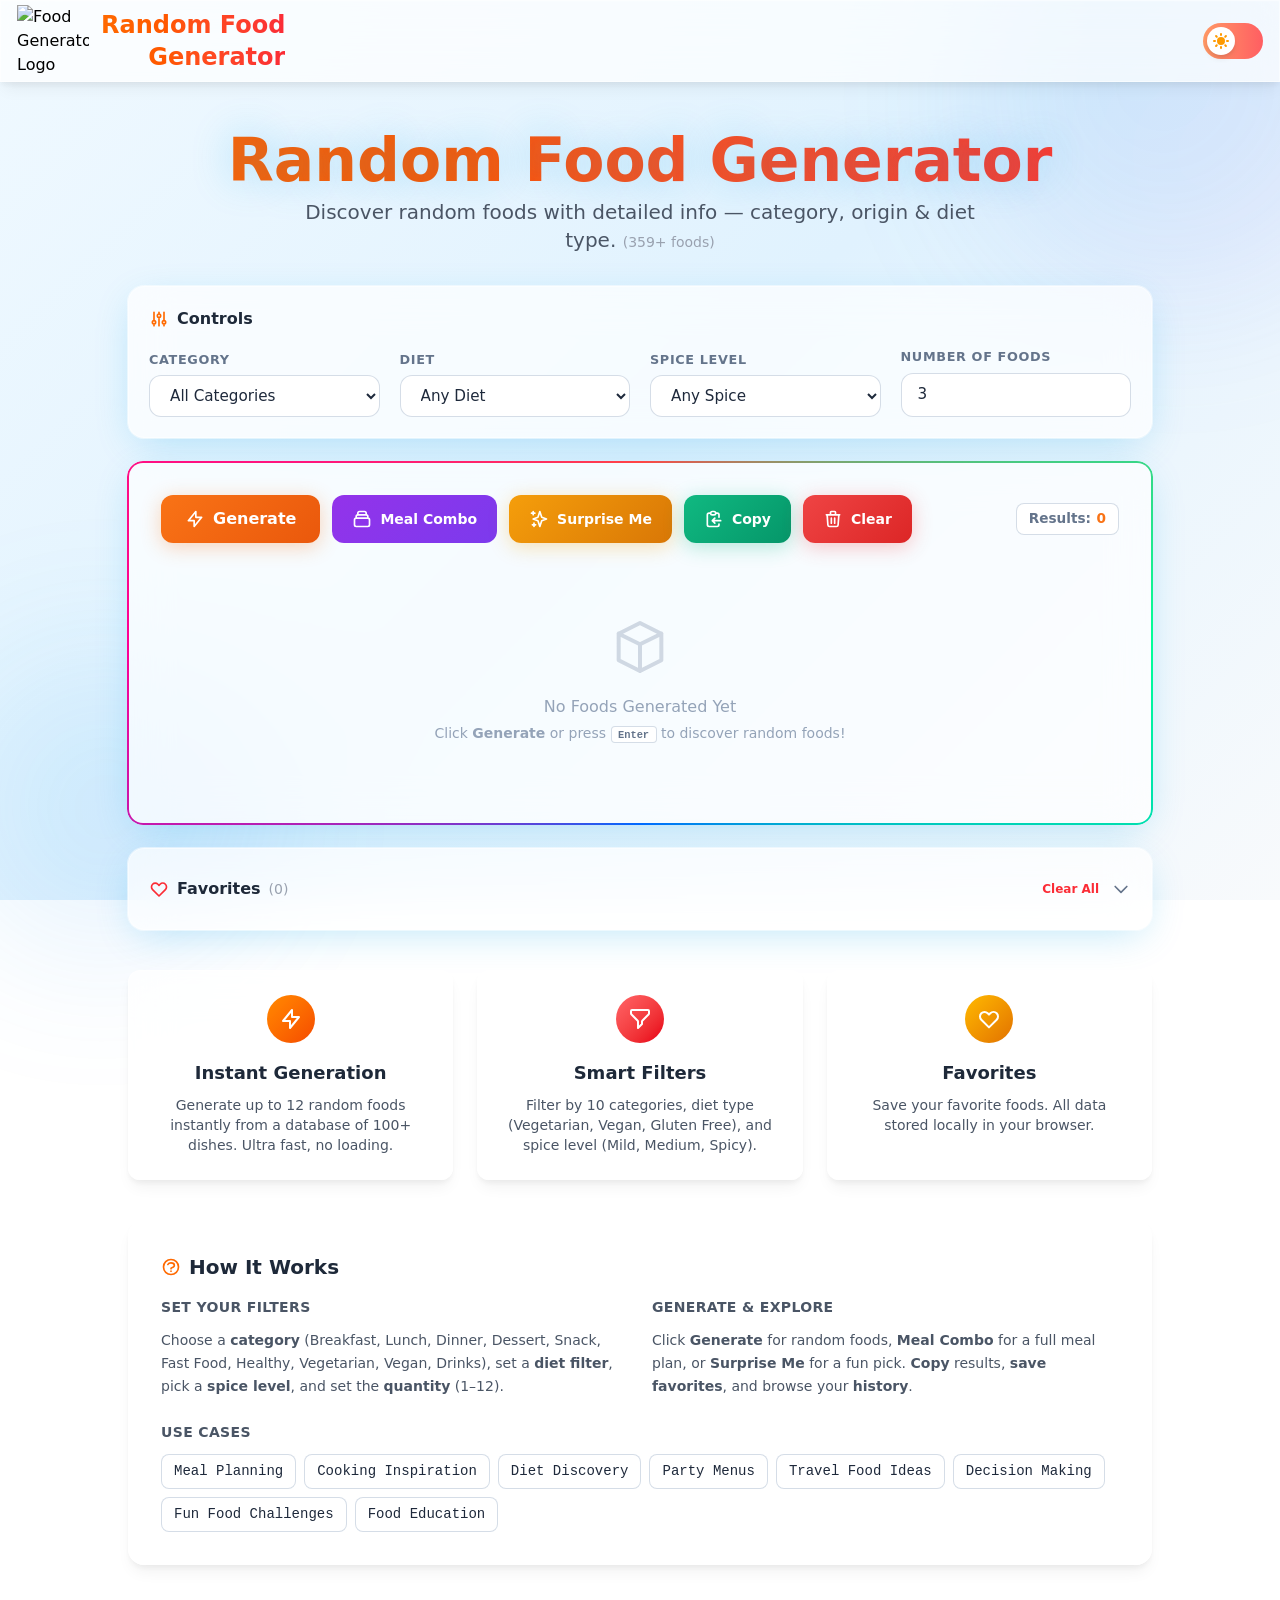
==== index.html @ bf747193 "Update and rename random-food-generator.html to index.html" ====
<!DOCTYPE html>
<html lang="en">

<head>
    <meta charset="UTF-8">
    <meta name="viewport" content="width=device-width, initial-scale=1.0">
    <meta name="description"
        content="Generate random foods instantly with detailed info including category, origin country, and diet type. 100+ foods across 10 categories.">
    <meta name="keywords"
        content="random food generator, random meal generator, random food picker, meal planner, food idea generator, random recipe, what to eat generator, food randomizer">
    <meta name="author" content="Random Food Generator">
    <meta name="robots" content="index, follow, max-snippet, max-image-preview">

    <!-- Open Graph -->
    <meta property="og:title" content="Random Food Generator — Discover Random Foods & Meals Instantly">
    <meta property="og:description"
        content="Generate random foods with category, diet & spice filters. 100+ foods with origin country and description!">
    <meta property="og:type" content="website">
    <meta property="og:locale" content="en_US">

    <!-- Twitter Card -->
    <meta name="twitter:card" content="summary_large_image">
    <meta name="twitter:title" content="Random Food Generator — Discover Random Foods & Meals Instantly">
    <meta name="twitter:description"
        content="Generate random foods with category, diet & spice filters. 100+ foods with origin country and description!">

    <title>Random Food Generator — Discover Random Foods & Meals Instantly</title>

    <!-- Schema Markup -->
    <script type="application/ld+json">
    {
      "@context": "https://schema.org",
      "@type": "WebApplication",
      "name": "Random Food Generator",
      "description": "Generate random foods instantly with detailed info including category, origin country, and diet type. 100+ foods across 10 categories.",
      "operatingSystem": "All",
      "applicationCategory": "UtilityApplication",
      "offers": {
        "@type": "Offer",
        "price": "0",
        "priceCurrency": "USD"
      }
    }
    </script>

    <!-- FAVICON -->
    <link rel="icon" type="image/png" href="./assets/icon/favicon-96x96.png" sizes="96x96" />
    <link rel="icon" type="image/svg+xml" href="./assets/icon/favicon.svg" sizes="any" />
    <link rel="shortcut icon" href="./assets/icon/favicon.ico" sizes="any" />
    <link rel="apple-touch-icon" sizes="180x180" href="./assets/icon/apple-touch-icon.png" />
    <link rel="manifest" href="./assets/icon/site.webmanifest" />

    <!-- Fonts -->
    <link rel="preload" href="./assets/fonts/inter-latin-wght-normal.woff2" as="font" type="font/woff2" crossorigin>

    <!-- CSS -->
    <link rel="stylesheet" href="./assets/custom.css" />
    <link rel="stylesheet" href="output.css" />

    <style>
        /* ====================================
       Random Food Generator Styles
       ==================================== */

        @keyframes fadeIn {
            from {
                opacity: 0;
                transform: translateY(8px);
            }

            to {
                opacity: 1;
                transform: translateY(0);
            }
        }

        .animate-fade-in {
            animation: fadeIn 0.4s ease-out;
        }

        @keyframes cardPop {
            0% {
                opacity: 0;
                transform: scale(0.8) translateY(20px);
            }

            100% {
                opacity: 1;
                transform: scale(1) translateY(0);
            }
        }

        .card-pop {
            animation: cardPop 0.4s cubic-bezier(0.34, 1.56, 0.64, 1) forwards;
            opacity: 0;
        }

        @keyframes shuffleSpin {
            0% {
                transform: rotateY(0deg) scale(1);
            }

            50% {
                transform: rotateY(180deg) scale(1.1);
            }

            100% {
                transform: rotateY(360deg) scale(1);
            }
        }

        .shuffle-spin {
            animation: shuffleSpin 0.6s ease-in-out;
        }

        @keyframes shimmer {
            0% {
                background-position: -200% 0;
            }

            100% {
                background-position: 200% 0;
            }
        }

        /* Layout */
        .rfg-layout {
            display: flex;
            flex-direction: column;
            gap: 1.5rem;
            max-width: 1024px;
            margin: 0 auto;
        }

        /* Controls Panel */
        .controls-grid {
            display: grid;
            grid-template-columns: repeat(auto-fit, minmax(180px, 1fr));
            gap: 1.25rem;
            align-items: end;
        }

        .control-group {
            display: flex;
            flex-direction: column;
            gap: 0.4rem;
        }

        .control-label {
            font-size: 0.8rem;
            font-weight: 700;
            text-transform: uppercase;
            letter-spacing: 0.05em;
            color: #64748b;
        }

        .dark .control-label {
            color: #94a3b8;
        }

        .control-input {
            padding: 0.6rem 1rem;
            border-radius: 0.75rem;
            font-size: 0.95rem;
            font-weight: 500;
            color: var(--text-primary);
            background: var(--input-bg);
            border: 1.5px solid var(--input-border);
            transition: all 0.2s;
            outline: none;
            width: 100%;
        }

        .control-input option {
            color: #000;
        }

        .control-input:focus {
            border-color: #f97316;
            box-shadow: 0 0 0 3px rgba(249, 115, 22, 0.15);
        }

        .dark .control-input:focus {
            border-color: #fb923c;
            box-shadow: 0 0 0 3px rgba(251, 146, 60, 0.15);
        }

        /* Action Buttons */
        .action-row {
            display: flex;
            flex-wrap: wrap;
            gap: 0.75rem;
            margin-bottom: 1.5rem;
        }

        /* Food Cards Grid */
        .food-grid {
            display: grid;
            grid-template-columns: repeat(auto-fill, minmax(260px, 1fr));
            gap: 1rem;
        }

        .food-card {
            position: relative;
            overflow: hidden;
            border-radius: 1rem;
            background: oklch(96.7% 0.003 264.542);
            backdrop-filter: blur(20px);
            -webkit-backdrop-filter: blur(20px);
            border: 1px solid var(--glass-border);
            padding: 1.25rem;
            transition: transform 0.3s ease, box-shadow 0.3s ease;
        }

        .food-card:hover {
            transform: translateY(-4px);
            box-shadow: 0 12px 40px rgba(0, 0, 0, 0.12);
        }

        .dark .food-card {
            background: oklch(37.3% 0.034 259.733);
        }

        .dark .food-card:hover {
            box-shadow: 0 12px 40px rgba(0, 0, 0, 0.3);
        }

        .food-card-inner {
            display: flex;
            flex-direction: column;
            align-items: center;
            gap: 0.5rem;
            text-align: center;
        }

        .food-img-wrap {
            width: 100%;
            aspect-ratio: 1;
            border-radius: 0.75rem;
            overflow: hidden;
            background: linear-gradient(135deg, rgba(249, 115, 22, 0.08), rgba(234, 88, 12, 0.08));
            display: flex;
            align-items: center;
            justify-content: center;
            position: relative;
        }

        .food-img-wrap img {
            width: 100%;
            height: 100%;
            object-fit: contain;
            display: block;
            transition: transform 0.3s ease, opacity 0.4s ease;
        }

        .food-card:hover .food-img-wrap img {
            transform: scale(1.05);
        }

        .food-img-wrap .img-placeholder {
            width: 3rem;
            height: 3rem;
            color: #94a3b8;
            opacity: 0.4;
        }

        @keyframes imgShimmer {
            0% {
                background-position: -200% 0;
            }

            100% {
                background-position: 200% 0;
            }
        }

        .food-img-wrap.loading {
            background: linear-gradient(90deg, rgba(249, 115, 22, 0.05) 25%, rgba(249, 115, 22, 0.12) 50%, rgba(249, 115, 22, 0.05) 75%);
            background-size: 200% 100%;
            animation: imgShimmer 1.5s ease-in-out infinite;
        }

        .food-name {
            font-size: 1.1rem;
            font-weight: 700;
            color: var(--text-primary);
            padding: 2px 6px;
            border-radius: 0.375rem;
        }

        .category-badge {
            display: inline-flex;
            padding: 0.15rem 0.6rem;
            border-radius: 1rem;
            font-size: 0.65rem;
            font-weight: 700;
            text-transform: uppercase;
            letter-spacing: 0.04em;
        }

        .food-details {
            display: flex;
            flex-direction: column;
            gap: 0.35rem;
            width: 100%;
            margin-top: 0.5rem;
            padding-top: 0.5rem;
            border-top: 1px dashed var(--input-border);
        }

        .detail-row {
            display: flex;
            align-items: center;
            gap: 0.4rem;
            font-size: 0.78rem;
            color: #64748b;
            text-align: left;
        }

        .dark .detail-row {
            color: #94a3b8;
        }

        .detail-icon {
            font-size: 0.9rem;
            flex-shrink: 0;
        }

        .detail-text {
            font-weight: 500;
            font-size: 0.8rem;
        }

        .food-description {
            font-size: 0.75rem;
            color: #64748b;
            line-height: 1.4;
            font-style: italic;
            margin-top: 0.25rem;
        }

        .dark .food-description {
            color: #94a3b8;
        }

        /* Favorite button on card */
        .fav-btn {
            position: absolute;
            top: 0.75rem;
            right: 0.75rem;
            background: none;
            border: none;
            font-size: 1.3rem;
            cursor: pointer;
            transition: transform 0.2s ease;
            z-index: 2;
            line-height: 1;
            filter: grayscale(0.8);
        }

        .fav-btn:hover {
            transform: scale(1.3);
        }

        .fav-btn.active {
            filter: grayscale(0);
            animation: heartPop 0.4s ease-out;
        }

        @keyframes heartPop {
            0% {
                transform: scale(1);
            }

            50% {
                transform: scale(1.4);
            }

            100% {
                transform: scale(1);
            }
        }

        /* Empty State */
        .empty-state {
            display: flex;
            flex-direction: column;
            align-items: center;
            justify-content: center;
            padding: 3rem 1.5rem;
            text-align: center;
            color: #94a3b8;
            grid-column: 1 / -1;
        }

        .empty-state svg {
            width: 4rem;
            height: 4rem;
            margin-bottom: 1rem;
            opacity: 0.4;
        }

        /* Result Count */
        .result-stat {
            display: inline-flex;
            align-items: center;
            gap: 0.35rem;
            font-size: 0.85rem;
            font-weight: 600;
            color: #64748b;
            padding: 0.3rem 0.75rem;
            border-radius: 0.5rem;
            background: var(--input-bg);
            border: 1px solid var(--input-border);
        }

        .dark .result-stat {
            color: #94a3b8;
        }

        .result-stat .count {
            color: #f97316;
            font-weight: 700;
        }

        /* Collapsible Panel */
        .panel-header {
            display: flex;
            align-items: center;
            justify-content: space-between;
            cursor: pointer;
            user-select: none;
            padding: 0.5rem 0;
        }

        .panel-header h2 {
            display: flex;
            align-items: center;
            gap: 0.5rem;
        }

        .panel-toggle {
            transition: transform 0.3s ease;
            color: #64748b;
        }

        .dark .panel-toggle {
            color: #94a3b8;
        }

        .panel-toggle.open {
            transform: rotate(180deg);
        }

        .panel-content {
            max-height: 0;
            overflow: hidden;
            transition: max-height 0.4s ease;
        }

        .panel-content.open {
            max-height: 2000px;
        }


        /* Favorites Grid */
        .fav-grid {
            display: grid;
            grid-template-columns: repeat(auto-fill, minmax(200px, 1fr));
            gap: 0.75rem;
        }

        .fav-card {
            display: flex;
            align-items: center;
            gap: 0.75rem;
            padding: 0.75rem;
            border-radius: 0.75rem;
            background: var(--input-bg);
            border: 1px solid var(--input-border);
            transition: all 0.2s;
        }

        .fav-card:hover {
            box-shadow: 0 4px 12px rgba(0, 0, 0, 0.08);
        }

        .dark .fav-card:hover {
            box-shadow: 0 4px 12px rgba(0, 0, 0, 0.3);
        }

        .fav-card .fav-emoji {
            font-size: 1.5rem;
        }

        .fav-card .fav-info {
            flex: 1;
        }

        .fav-card .fav-name {
            font-weight: 600;
            font-size: 0.85rem;
            color: var(--text-primary);
        }

        .fav-card .fav-cat {
            font-size: 0.7rem;
            color: #64748b;
        }

        .dark .fav-card .fav-cat {
            color: #94a3b8;
        }

        .fav-remove {
            background: none;
            border: none;
            color: #ef4444;
            cursor: pointer;
            font-size: 1rem;
            transition: transform 0.2s;
            padding: 0.25rem;
        }

        .fav-remove:hover {
            transform: scale(1.2);
        }

        /* Loading Spinner */
        .loading-spinner {
            display: none;
            width: 2rem;
            height: 2rem;
            border: 3px solid var(--input-border);
            border-top: 3px solid #f97316;
            border-radius: 50%;
            animation: spin 0.6s linear infinite;
            margin: 0 auto;
        }

        @keyframes spin {
            to {
                transform: rotate(360deg);
            }
        }

        /* Hidden helper */
        .hidden {
            display: none !important;
        }

        /* Keyboard hint */
        .kbd {
            display: inline-flex;
            align-items: center;
            justify-content: center;
            padding: 0.15rem 0.4rem;
            border-radius: 0.25rem;
            font-size: 0.65rem;
            font-weight: 600;
            font-family: monospace;
            background: var(--input-bg);
            border: 1px solid var(--input-border);
            color: #64748b;
            line-height: 1;
        }

        .dark .kbd {
            color: #94a3b8;
        }

        /* Btn orange accent */
        .btn-orange {
            background: linear-gradient(135deg, #f97316 0%, #ea580c 100%);
        }

        .btn-orange:hover {
            background: linear-gradient(135deg, #fb923c 0%, #f97316 100%);
        }

        .glow-orange {
            box-shadow: 0 4px 20px rgba(249, 115, 22, 0.3);
            transition: all 0.2s ease;
        }

        .glow-orange:hover {
            box-shadow: 0 6px 30px rgba(249, 115, 22, 0.5);
            transform: translateY(-2px);
        }

        .dark .glow-orange {
            box-shadow: 0 4px 25px rgba(251, 146, 60, 0.25);
        }

        .dark .glow-orange:hover {
            box-shadow: 0 6px 35px rgba(251, 146, 60, 0.4);
        }

        .btn-amber {
            background: linear-gradient(135deg, #f59e0b 0%, #d97706 100%);
        }

        .btn-amber:hover {
            background: linear-gradient(135deg, #fbbf24 0%, #f59e0b 100%);
        }

        .glow-amber {
            box-shadow: 0 4px 20px rgba(245, 158, 11, 0.3);
            transition: all 0.2s ease;
        }

        .glow-amber:hover {
            box-shadow: 0 6px 30px rgba(245, 158, 11, 0.5);
            transform: translateY(-2px);
        }

        .dark .glow-amber {
            box-shadow: 0 4px 25px rgba(251, 191, 36, 0.25);
        }

        .dark .glow-amber:hover {
            box-shadow: 0 6px 35px rgba(251, 191, 36, 0.4);
        }

        /* Meal combo highlight */
        .combo-label {
            position: absolute;
            top: 0;
            left: 0;
            padding: 0.2rem 0.6rem;
            font-size: 0.6rem;
            font-weight: 700;
            text-transform: uppercase;
            letter-spacing: 0.06em;
            border-radius: 0 0 0.75rem 0;
            color: #fff;
        }

        /* Responsive */
        @media (max-width: 640px) {
            .controls-grid {
                grid-template-columns: 1fr 1fr;
            }

            .food-grid {
                grid-template-columns: repeat(auto-fill, minmax(180px, 1fr));
            }

            .action-row {
                gap: 0.5rem;
            }

            .fav-grid {
                grid-template-columns: 1fr;
            }
        }
    </style>
</head>

<body class="min-h-screen transition-colors duration-300 bg-gradient-light dark:bg-gradient-dark">

    <!-- Header -->
    <header
        class="relative z-50 glass-card backdrop-blur-sm border-b border-gray-200 dark:border-gray-800 transition-colors duration-300">
        <nav class="mx-auto px-2 sm:px-4 h-20 flex items-center justify-between relative">
            <!-- Logo -->
            <div class="flex-shrink-0 z-10">
                <a href="https://random-object-generator.toolifysite.com/" class="flex items-center sm:space-x-3">
                    <img src="/assets/icon/favicon.svg" alt="Food Generator Logo" class="w-14 sm:w-18 h-14 sm:h-18">
                    <div
                        class="bg-clip-text text-lg md:text-xl lg:text-2xl font-bold text-transparent bg-gradient-to-r from-orange-500 to-red-500 dark:from-orange-400 dark:to-red-400 hover:from-orange-400 hover:to-red-400 transition-all duration-300">
                        <div class="flex">
                            <span>Random Food</span>
                        </div>
                        <div class="text-right">
                            <span>Generator</span>
                        </div>
                    </div>
                </a>
            </div>

            <!-- Navigation -->
            <div
                class="hidden md:flex items-center gap-6 absolute left-1/2 transform -translate-x-1/5 text-base lg:text-lg font-medium text-gray-700 dark:text-gray-300">
                <a href="https://toolifysite.com/"
                    class="hover:text-orange-600 dark:hover:text-orange-400 link-animated transition-colors duration-200">Home</a>
                <a href="#main-tools"
                    class="hover:text-orange-600 dark:hover:text-orange-400 link-animated transition-colors duration-200">Tools
                    List</a>
                <a href="https://toolifysite.com/contact"
                    class="hover:text-orange-600 dark:hover:text-orange-400 link-animated transition-colors duration-200">Contact</a>
            </div>

            <!-- Theme Toggle & Mobile Nav -->
            <div class="flex items-center gap-2.5 sm:gap-5 z-10 ml-2">
                <button id="theme-toggle" type="button"
                    class="relative w-13 sm:w-15 h-8 sm:h-9 rounded-full cursor-pointer theme-toggle-bg transition-colors duration-300"
                    aria-label="Toggle dark mode" role="switch" aria-checked="false">
                    <span class="sr-only">Toggle theme</span>
                    <div
                        class="theme-toggle-thumb absolute top-1 left-1 w-6 sm:w-7 h-6 sm:h-7 rounded-full bg-white shadow-md flex items-center justify-center transition-transform duration-300 sm:dark:translate-x-6 dark:translate-x-5">
                        <svg class="w-4 sm:w-5 h-4 sm:h-5 text-amber-500 dark:hidden" fill="currentColor"
                            viewBox="0 0 20 20" aria-hidden="true">
                            <path fill-rule="evenodd"
                                d="M10 2a1 1 0 011 1v1a1 1 0 11-2 0V3a1 1 0 011-1zm4 8a4 4 0 11-8 0 4 4 0 018 0zm-.464 4.95l.707.707a1 1 0 001.414-1.414l-.707-.707a1 1 0 00-1.414 1.414zm2.12-10.607a1 1 0 010 1.414l-.706.707a1 1 0 11-1.414-1.414l.707-.707a1 1 0 011.414 0zM17 11a1 1 0 100-2h-1a1 1 0 100 2h1zm-7 4a1 1 0 011 1v1a1 1 0 11-2 0v-1a1 1 0 011-1zM5.05 6.464A1 1 0 106.465 5.05l-.708-.707a1 1 0 00-1.414 1.414l.707.707zm1.414 8.486l-.707.707a1 1 0 01-1.414-1.414l.707-.707a1 1 0 011.414 1.414zM4 11a1 1 0 100-2H3a1 1 0 000 2h1z"
                                clip-rule="evenodd" />
                        </svg>
                        <svg class="w-4 sm:w-5 h-4 sm:h-5 text-indigo-500 hidden dark:block" fill="currentColor"
                            viewBox="0 0 20 20" aria-hidden="true">
                            <path d="M17.293 13.293A8 8 0 016.707 2.707a8.001 8.001 0 1010.586 10.586z" />
                        </svg>
                    </div>
                </button>

                <button id="mobile-nav-btn" type="button"
                    class="md:hidden p-0.5 rounded-lg text-gray-700 dark:text-gray-200 hover:bg-gray-100 dark:hover:bg-gray-800 border-2 border-gray-700 dark:border-gray-200 transition-colors"
                    aria-label="Open mobile nav" aria-expanded="false">
                    <svg class="w-7 h-7" fill="none" stroke="currentColor" viewBox="0 0 24 24" aria-hidden="true">
                        <path id="nav-open-icon" stroke-linecap="round" stroke-linejoin="round" stroke-width="2"
                            d="M4 6h16M4 12h16M4 18h16" />
                        <path id="nav-close-icon" class="hidden" stroke-linecap="round" stroke-linejoin="round"
                            stroke-width="2" d="M6 18L18 6M6 6l12 12" />
                    </svg>
                </button>
            </div>
        </nav>

        <!-- Mobile Nav -->
        <div id="mobile-nav"
            class="hidden md:hidden absolute top-20 left-0 w-full bg-white/95 dark:bg-slate-900/95 backdrop-blur-md border-b border-gray-200 dark:border-gray-800 shadow-lg transition-all duration-300 z-40">
            <div class="mx-auto px-4 py-4 flex flex-col gap-4 text-lg font-medium text-gray-700 dark:text-gray-300">
                <a href="https://toolifysite.com/"
                    class="active:text-orange-600 dark:active:text-orange-400 py-2 border-b border-gray-100 dark:border-gray-800">Home</a>
                <a href="#main-tools"
                    class="active:text-orange-600 dark:active:text-orange-400 py-2 border-b border-gray-100 dark:border-gray-800">Main
                    Tools List</a>
                <a href="https://toolifysite.com/contact"
                    class="active:text-orange-600 dark:active:text-orange-400 py-2 border-b border-gray-100 dark:border-gray-800">Contact</a>
                <a href="https://toolifysite.com/privacy-policy"
                    class="active:text-orange-600 dark:active:text-orange-400 py-2">Privacy Policy</a>
            </div>
        </div>
    </header>

    <!-- Main Content -->
    <main id="main-content" class="mx-auto px-4 py-8 md:py-12">

        <!-- Hero Section -->
        <div class="text-center mb-8">
            <h1
                class="text-4xl sm:text-5xl lg:text-6xl font-bold mb-2 glow-text bg-clip-text text-transparent bg-gradient-to-r from-orange-500 to-red-500 dark:from-orange-400 dark:to-red-400 hover:from-orange-400 hover:to-red-400 transition-all duration-300">
                Random Food Generator
            </h1>
            <p class="text-lg md:text-xl text-gray-600 dark:text-gray-300 max-w-2xl mx-auto">
                Discover random foods with detailed info — category, origin & diet type.
                <span class="text-sm text-gray-400">(<span id="total-foods">100</span>+ foods)</span>
            </p>
        </div>

        <div class="rfg-layout">

            <!-- ===== Controls Panel ===== -->
            <section class="glass-card rounded-2xl p-5 glow-card" aria-label="Generator Controls">
                <h2 class="text-base font-bold text-gray-800 dark:text-white mb-4 flex items-center gap-2">
                    <svg class="w-5 h-5 text-orange-500" fill="none" stroke="currentColor" viewBox="0 0 24 24">
                        <path stroke-linecap="round" stroke-linejoin="round" stroke-width="2"
                            d="M12 6V4m0 2a2 2 0 100 4m0-4a2 2 0 110 4m-6 8a2 2 0 100-4m0 4a2 2 0 110-4m0 4v2m0-6V4m6 6v10m6-2a2 2 0 100-4m0 4a2 2 0 110-4m0 4v2m0-6V4" />
                    </svg>
                    Controls
                </h2>

                <div class="controls-grid">
                    <!-- Category -->
                    <div class="control-group">
                        <label for="category-select" class="control-label">Category</label>
                        <select id="category-select" class="control-input" aria-label="Food category filter">
                            <option value="All">All Categories</option>
                            <option value="Breakfast">🍳 Breakfast</option>
                            <option value="Lunch">🥗 Lunch</option>
                            <option value="Dinner">🍽️ Dinner</option>
                            <option value="Dessert">🍰 Dessert</option>
                            <option value="Snack">🍿 Snack</option>
                            <option value="Fast Food">🍔 Fast Food</option>
                            <option value="Healthy Food">🥦 Healthy Food</option>
                            <option value="Vegetarian">🥕 Vegetarian</option>
                            <option value="Vegan">🌱 Vegan</option>
                            <option value="Drinks">🥤 Drinks</option>
                        </select>
                    </div>

                    <!-- Diet Filter -->
                    <div class="control-group">
                        <label for="diet-select" class="control-label">Diet</label>
                        <select id="diet-select" class="control-input" aria-label="Diet type filter">
                            <option value="Any">Any Diet</option>
                            <option value="Vegetarian">🥕 Vegetarian</option>
                            <option value="Vegan">🌱 Vegan</option>
                            <option value="Gluten Free">🚫 Gluten Free</option>
                        </select>
                    </div>

                    <!-- Spice Level -->
                    <div class="control-group">
                        <label for="spice-select" class="control-label">Spice Level</label>
                        <select id="spice-select" class="control-input" aria-label="Spice level filter">
                            <option value="Any">Any Spice</option>
                            <option value="Mild">😊 Mild</option>
                            <option value="Medium">🌶️ Medium</option>
                            <option value="Spicy">🔥 Spicy</option>
                        </select>
                    </div>

                    <!-- Quantity -->
                    <div class="control-group">
                        <label for="qty-input" class="control-label">Number of Foods</label>
                        <input id="qty-input" type="number" min="1" max="12" value="3" class="control-input"
                            aria-label="Number of foods to generate">
                    </div>
                </div>
            </section>

            <!-- ===== Output Panel ===== -->
            <section class="glass-card rounded-2xl p-6 md:p-8 glow-card border-card" aria-label="Generated Foods">

                <!-- Action Buttons -->
                <div class="action-row">
                    <button id="generate-btn" type="button"
                        class="btn-orange glow-orange flex items-center gap-2 px-6 py-3 rounded-xl text-white font-semibold cursor-pointer transition-all duration-200 transform active:scale-[0.98] text-base"
                        aria-label="Generate random foods">
                        <svg class="w-5 h-5" fill="none" stroke="currentColor" viewBox="0 0 24 24">
                            <path stroke-linecap="round" stroke-linejoin="round" stroke-width="2"
                                d="M13 10V3L4 14h7v7l9-11h-7z" />
                        </svg>
                        Generate <span class="kbd hidden sm:inline-flex">Enter</span>
                    </button>
                    <button id="combo-btn" type="button"
                        class="btn-purple glow-yellow flex items-center gap-2 px-5 py-3 rounded-xl text-white font-semibold cursor-pointer transition-all duration-200 transform active:scale-[0.98] text-sm"
                        aria-label="Generate meal combo">
                        <svg class="w-5 h-5" fill="none" stroke="currentColor" viewBox="0 0 24 24">
                            <path stroke-linecap="round" stroke-linejoin="round" stroke-width="2"
                                d="M19 11H5m14 0a2 2 0 012 2v6a2 2 0 01-2 2H5a2 2 0 01-2-2v-6a2 2 0 012-2m14 0V9a2 2 0 00-2-2M5 11V9a2 2 0 012-2m0 0V5a2 2 0 012-2h6a2 2 0 012 2v2M7 7h10" />
                        </svg>
                        Meal Combo
                    </button>
                    <button id="surprise-btn" type="button"
                        class="btn-amber glow-amber flex items-center gap-2 px-5 py-3 rounded-xl text-white font-semibold cursor-pointer transition-all duration-200 transform active:scale-[0.98] text-sm"
                        aria-label="Surprise me with a random food">
                        <svg class="w-5 h-5" fill="none" stroke="currentColor" viewBox="0 0 24 24">
                            <path stroke-linecap="round" stroke-linejoin="round" stroke-width="2"
                                d="M5 3v4M3 5h4M6 17v4m-2-2h4m5-16l2.286 6.857L21 12l-5.714 2.143L13 21l-2.286-6.857L5 12l5.714-2.143L13 3z" />
                        </svg>
                        Surprise Me <span class="kbd hidden sm:inline-flex">Space</span>
                    </button>
                    <button id="copy-btn" type="button"
                        class="btn-green glow-green flex items-center gap-2 px-5 py-3 rounded-xl text-white font-semibold cursor-pointer transition-all duration-200 transform active:scale-[0.98] text-sm"
                        aria-label="Copy result to clipboard">
                        <svg class="w-5 h-5" fill="none" stroke="currentColor" viewBox="0 0 24 24">
                            <path stroke-linecap="round" stroke-linejoin="round" stroke-width="2"
                                d="M8 5H6a2 2 0 00-2 2v12a2 2 0 002 2h10a2 2 0 002-2v-1M8 5a2 2 0 002 2h2a2 2 0 002-2M8 5a2 2 0 012-2h2a2 2 0 012 2m0 0h2a2 2 0 012 2v3m2 4H10m0 0l3-3m-3 3l3 3" />
                        </svg>
                        Copy
                    </button>
                    <button id="clear-btn" type="button"
                        class="btn-red glow-red flex items-center gap-2 px-5 py-3 rounded-xl text-white font-semibold cursor-pointer transition-all duration-200 transform active:scale-[0.98] text-sm"
                        aria-label="Clear results">
                        <svg class="w-5 h-5" fill="none" stroke="currentColor" viewBox="0 0 24 24">
                            <path stroke-linecap="round" stroke-linejoin="round" stroke-width="2"
                                d="M19 7l-.867 12.142A2 2 0 0116.138 21H7.862a2 2 0 01-1.995-1.858L5 7m5 4v6m4-6v6m1-10V4a1 1 0 00-1-1h-4a1 1 0 00-1 1v3M4 7h16" />
                        </svg>
                        Clear
                    </button>
                    <div class="ml-auto flex items-center">
                        <span class="result-stat">Results: <span id="result-count" class="count">0</span></span>
                    </div>
                </div>

                <!-- Loading Spinner -->
                <div id="loading-spinner" class="loading-spinner"></div>

                <!-- Result Grid -->
                <div id="result-grid" class="food-grid"></div>

                <!-- Empty State -->
                <div id="empty-state" class="empty-state">
                    <svg fill="none" stroke="currentColor" viewBox="0 0 24 24">
                        <path stroke-linecap="round" stroke-linejoin="round" stroke-width="1.5"
                            d="M20 7l-8-4-8 4m16 0l-8 4m8-4v10l-8 4m0-10L4 7m8 4v10M4 7v10l8 4" />
                    </svg>
                    <p class="text-base font-medium mb-1">No Foods Generated Yet</p>
                    <p class="text-sm">Click <strong>Generate</strong> or press <kbd class="kbd">Enter</kbd> to
                        discover random foods!</p>
                </div>
            </section>



            <!-- ===== Favorites Panel ===== -->
            <section class="glass-card rounded-2xl p-5 glow-card" aria-label="Favorite Foods">
                <div class="panel-header" id="favorites-toggle">
                    <h2 class="text-base font-bold text-gray-800 dark:text-white flex items-center gap-2">
                        <svg class="w-5 h-5 text-red-500" fill="none" stroke="currentColor" viewBox="0 0 24 24">
                            <path stroke-linecap="round" stroke-linejoin="round" stroke-width="2"
                                d="M4.318 6.318a4.5 4.5 0 000 6.364L12 20.364l7.682-7.682a4.5 4.5 0 00-6.364-6.364L12 7.636l-1.318-1.318a4.5 4.5 0 00-6.364 0z" />
                        </svg>
                        Favorites <span id="favorites-count" class="text-sm font-normal text-gray-400">(0)</span>
                    </h2>
                    <div class="flex items-center gap-3">
                        <button id="clear-favorites-btn" type="button"
                            class="text-xs text-red-500 hover:text-red-600 font-semibold transition-colors"
                            aria-label="Clear favorites">Clear All</button>
                        <svg class="panel-toggle w-5 h-5" fill="none" stroke="currentColor" viewBox="0 0 24 24">
                            <path stroke-linecap="round" stroke-linejoin="round" stroke-width="2" d="M19 9l-7 7-7-7" />
                        </svg>
                    </div>
                </div>
                <div class="panel-content" id="favorites-content">
                    <div id="favorites-grid" class="fav-grid mt-2"></div>
                    <div id="favorites-empty" class="text-center py-4 text-sm text-gray-400">No favorites yet. Click ❤️
                        on a food card to save it!</div>
                </div>
            </section>


            <!-- ===== Key Features Section ===== -->
            <section class="grid md:grid-cols-3 gap-6 mt-4">
                <div class="glass-card rounded-xl p-6 text-center hover-lift">
                    <div
                        class="w-12 h-12 mx-auto mb-4 rounded-full bg-gradient-to-br from-orange-400 to-orange-600 flex items-center justify-center">
                        <svg class="w-6 h-6 text-white" fill="none" stroke="currentColor" viewBox="0 0 24 24">
                            <path stroke-linecap="round" stroke-linejoin="round" stroke-width="2"
                                d="M13 10V3L4 14h7v7l9-11h-7z" />
                        </svg>
                    </div>
                    <h2 class="text-lg font-semibold text-gray-800 dark:text-white mb-2">Instant Generation</h2>
                    <p class="text-sm text-gray-600 dark:text-gray-400">Generate up to 12 random foods instantly from
                        a database of 100+ dishes. Ultra fast, no loading.</p>
                </div>
                <div class="glass-card rounded-xl p-6 text-center hover-lift">
                    <div
                        class="w-12 h-12 mx-auto mb-4 rounded-full bg-gradient-to-br from-red-400 to-red-600 flex items-center justify-center">
                        <svg class="w-6 h-6 text-white" fill="none" stroke="currentColor" viewBox="0 0 24 24">
                            <path stroke-linecap="round" stroke-linejoin="round" stroke-width="2"
                                d="M3 4a1 1 0 011-1h16a1 1 0 011 1v2.586a1 1 0 01-.293.707l-6.414 6.414a1 1 0 00-.293.707V17l-4 4v-6.586a1 1 0 00-.293-.707L3.293 7.293A1 1 0 013 6.586V4z" />
                        </svg>
                    </div>
                    <h2 class="text-lg font-semibold text-gray-800 dark:text-white mb-2">Smart Filters</h2>
                    <p class="text-sm text-gray-600 dark:text-gray-400">Filter by 10 categories, diet type
                        (Vegetarian, Vegan, Gluten Free), and spice level (Mild, Medium, Spicy).</p>
                </div>
                <div class="glass-card rounded-xl p-6 text-center hover-lift">
                    <div
                        class="w-12 h-12 mx-auto mb-4 rounded-full bg-gradient-to-br from-amber-400 to-amber-600 flex items-center justify-center">
                        <svg class="w-6 h-6 text-white" fill="none" stroke="currentColor" viewBox="0 0 24 24">
                            <path stroke-linecap="round" stroke-linejoin="round" stroke-width="2"
                                d="M4.318 6.318a4.5 4.5 0 000 6.364L12 20.364l7.682-7.682a4.5 4.5 0 00-6.364-6.364L12 7.636l-1.318-1.318a4.5 4.5 0 00-6.364 0z" />
                        </svg>
                    </div>
                    <h2 class="text-lg font-semibold text-gray-800 dark:text-white mb-2">Favorites</h2>
                    <p class="text-sm text-gray-600 dark:text-gray-400">Save your favorite foods. All data stored locally in your browser.</p>
                </div>
            </section>

            <!-- ===== How It Works ===== -->
            <section class="mt-4">
                <div class="glass-card rounded-2xl p-6 md:p-8">
                    <h2 class="text-xl font-bold text-gray-800 dark:text-white mb-4 flex items-center gap-2">
                        <svg class="w-5 h-5 text-orange-500" fill="none" stroke="currentColor" viewBox="0 0 24 24">
                            <path stroke-linecap="round" stroke-linejoin="round" stroke-width="2"
                                d="M8.228 9c.549-1.165 2.03-2 3.772-2 2.21 0 4 1.343 4 3 0 1.4-1.278 2.575-3.006 2.907-.542.104-.994.54-.994 1.093m0 3h.01M21 12a9 9 0 11-18 0 9 9 0 0118 0z" />
                        </svg>
                        How It Works
                    </h2>
                    <div class="grid md:grid-cols-2 gap-6">
                        <div>
                            <h3
                                class="text-sm font-semibold text-gray-600 dark:text-gray-300 mb-3 uppercase tracking-wide">
                                Set Your Filters</h3>
                            <p class="text-sm text-gray-600 dark:text-gray-400 leading-relaxed">
                                Choose a <strong>category</strong> (Breakfast, Lunch, Dinner, Dessert, Snack, Fast
                                Food, Healthy, Vegetarian, Vegan, Drinks), set a <strong>diet filter</strong>, pick a
                                <strong>spice level</strong>, and set the <strong>quantity</strong> (1–12).
                            </p>
                        </div>
                        <div>
                            <h3
                                class="text-sm font-semibold text-gray-600 dark:text-gray-300 mb-3 uppercase tracking-wide">
                                Generate & Explore</h3>
                            <p class="text-sm text-gray-600 dark:text-gray-400 leading-relaxed">
                                Click <strong>Generate</strong> for random foods, <strong>Meal Combo</strong> for a
                                full meal plan, or <strong>Surprise Me</strong> for a fun pick. <strong>Copy</strong>
                                results, <strong>save favorites</strong>, and browse your <strong>history</strong>.
                            </p>
                        </div>
                    </div>
                    <div class="mt-6">
                        <h3 class="text-sm font-semibold text-gray-600 dark:text-gray-300 mb-3 uppercase tracking-wide">
                            Use Cases
                        </h3>
                        <div class="flex flex-wrap gap-2">
                            <span class="char-badge">Meal Planning</span>
                            <span class="char-badge">Cooking Inspiration</span>
                            <span class="char-badge">Diet Discovery</span>
                            <span class="char-badge">Party Menus</span>
                            <span class="char-badge">Travel Food Ideas</span>
                            <span class="char-badge">Decision Making</span>
                            <span class="char-badge">Fun Food Challenges</span>
                            <span class="char-badge">Food Education</span>
                        </div>
                    </div>
                </div>
            </section>

        </div>
    </main>

    <!-- Toast Notification -->
    <div id="toast" class="toast" role="alert" aria-live="polite">
        <svg class="w-5 h-5 text-emerald-500" fill="none" stroke="currentColor" viewBox="0 0 24 24">
            <path stroke-linecap="round" stroke-linejoin="round" stroke-width="2" d="M5 13l4 4L19 7" />
        </svg>
        <span id="toast-message">Copied to clipboard!</span>
    </div>

    <!-- Custom Cursor Elements -->
    <div class="custom--cursor cursor--outer"></div>
    <div class="custom--cursor cursor--inner"></div>

    <!-- Shared Scripts -->
    <script src="./assets/js/cursor.js" defer></script>
    <script src="./assets/js/theme.js" defer></script>
    <script src="./assets/js/year.js" defer></script>

    <!-- Random Food Generator Script -->
    <script src="./assets/js/random-food-generator.js" defer></script>

</body>


</html>
---- assets/custom.css ----
/* CSS Variables for theming */
html {
    scroll-behavior: smooth;
}

:root {
    /* Light Theme Colors */
    --bg-gradient-start: #f0f9ff;
    --bg-gradient-end: #e0f2fe;
    --toggle-bg: linear-gradient(to right, #FF9966 0%, #FF5E62 100%);
    --glass-bg: rgba(255, 255, 255, 0.7);
    --glass-border: rgba(255, 255, 255, 0.5);
    --input-bg: rgba(255, 255, 255, 0.9);
    --input-border: rgba(203, 213, 225, 0.8);
    --glow-color: rgba(14, 165, 233, 0.3);
    --glow-color-strong: rgba(14, 165, 233, 0.5);
    --text-primary: #1e293b;

    /* Custom Cursor */
    --cursor-color: #ff0000;
    --outer-size: 28px;
    --inner-size: 5px;

    /* Animation Timing */
    --transition-fast: 150ms;
    --transition-normal: 300ms;
    --transition-slow: 500ms;
}

.dark {
    /* Dark Theme Colors */
    --bg-gradient-start: #0f172a;
    --bg-gradient-end: #1e1b4b;
    --cursor-color: #E45323;
    --toggle-bg: linear-gradient(to right, #8E2DE2 0%, #4A00E0 100%);
    --glass-bg: rgba(15, 23, 42, 0.85);
    --glass-border: rgba(255, 255, 255, 0.15);
    --input-bg: rgba(0, 0, 0, 0.25);
    --input-border: rgba(255, 255, 255, 0.1);
    --glow-color: rgba(56, 189, 248, 0.2);
    --glow-color-strong: rgba(56, 189, 248, 0.4);
    --text-primary: #f8fafc;
}

/* ====================================
   Background Gradients
   ==================================== */

.bg-gradient-light {
    background: linear-gradient(135deg, var(--bg-gradient-start) 0%, var(--bg-gradient-end) 50%, #f8fafc 100%);
    background-attachment: fixed;
}

.dark\:bg-gradient-dark {
    &:where(.dark, .dark *) {
        background: linear-gradient(135deg, var(--bg-gradient-start) 0%, var(--bg-gradient-end) 50%, #1e293b 100%);
        background-attachment: fixed;
    }
}

/* ====================================
   Sidebar Container
   ==================================== */

.sidebar-container {
    @media (width >=64rem) {
        display: grid;
        grid-template-columns: 1fr 176px;
        gap: 1rem;
    }
}

/* ====================================
   Custom Cursor CSS
   ==================================== */

/* Cursor Elements - Shared Styles */
.custom--cursor {
    position: fixed;
    z-index: 99999;
    border-radius: 50%;
    pointer-events: none;
    opacity: 0;
}

.custom--cursor.visible {
    opacity: 1;
}

/* Outer Ring */
.cursor--outer {
    width: var(--outer-size);
    height: var(--outer-size);
    background-color: transparent;
    border: 2px solid var(--cursor-color);
    box-shadow: 0 0 15px -1px var(--cursor-color);
    animation: outerColor 2s ease-in-out infinite alternate;
}

/* Inner Dot */
.cursor--inner {
    width: var(--inner-size);
    height: var(--inner-size);
    background-color: var(--cursor-color);
    transform: scale(1);
    animation: innerColor 1.5s ease-in-out infinite alternate;
}

/* Animations */
@keyframes outerColor {
    from {
        transform: scale(1);
        filter: hue-rotate(0deg);
    }

    to {
        transform: scale(1.2);
        filter: hue-rotate(360deg);
    }
}

@keyframes innerColor {
    from {
        filter: hue-rotate(0deg);
    }

    to {
        filter: hue-rotate(360deg);
    }
}

@keyframes expand {
    0% {
        transform: scale(1);
        filter: hue-rotate(0deg);
    }

    50% {
        transform: scale(2);
        filter: hue-rotate(360deg);
    }

    100% {
        transform: scale(1);
        opacity: 0;
        filter: hue-rotate(0deg);
    }
}

.cursor--outer.clicking {
    animation: expand 0.6s ease-out forwards;
}

/* ====================================
   Animated Links
   ==================================== */

.link-animated {
    position: relative;
    transition: color 0.3s ease-in-out;
}

.link-animated::after {
    content: '';
    position: absolute;
    bottom: -4px;
    left: 0;
    height: 2px;
    width: 0;
    background-color: currentcolor;
    transition: width 0.3s ease-in-out;
}

@media (hover: hover) and (pointer: fine) {

    .link-animated:hover::after,
    .link-animated:focus::after {
        width: 100%;
    }
}

/* Animated background orbs */
body::before,
body::after {
    content: '';
    position: fixed;
    border-radius: 50%;
    filter: blur(80px);
    opacity: 0.5;
    z-index: -1;
    pointer-events: none;
    animation: float 20s ease-in-out infinite;
}

body::before {
    width: 400px;
    height: 400px;
    background: linear-gradient(135deg, rgba(14, 165, 233, 0.3), rgba(168, 85, 247, 0.2));
    top: -100px;
    right: -100px;
}

body::after {
    width: 300px;
    height: 300px;
    background: linear-gradient(135deg, rgba(34, 211, 238, 0.2), rgba(59, 130, 246, 0.3));
    bottom: -50px;
    left: -50px;
    animation-delay: -10s;
}

.dark\: body::before {
    &:where(.dark, .dark *) {
        background: linear-gradient(135deg, rgba(56, 189, 248, 0.15), rgba(139, 92, 246, 0.1));
    }
}

.dark\: body::after {
    &:where(.dark, .dark *) {
        background: linear-gradient(135deg, rgba(34, 211, 238, 0.1), rgba(59, 130, 246, 0.15));
    }
}

@keyframes float {

    0%,
    100% {
        transform: translate(0, 0) scale(1);
    }

    25% {
        transform: translate(30px, -30px) scale(1.05);
    }

    50% {
        transform: translate(-20px, 20px) scale(0.95);
    }

    75% {
        transform: translate(-30px, -20px) scale(1.02);
    }
}

/* ====================================
   Glass Morphism Cards
   ==================================== */

.glass-card {
    background: var(--glass-bg);
    backdrop-filter: blur(20px);
    -webkit-backdrop-filter: blur(20px);
    border: 1px solid var(--glass-border);
    box-shadow:
        0 4px 6px -1px rgba(0, 0, 0, 0.05),
        0 10px 15px -3px rgba(0, 0, 0, 0.05),
        inset 0 1px 0 rgba(255, 255, 255, 0.1);
    transition: transform var(--transition-normal) ease,
        box-shadow var(--transition-normal) ease;
}

.dark .glass-card {
    box-shadow:
        0 4px 6px -1px rgba(0, 0, 0, 0.2),
        0 10px 15px -3px rgba(0, 0, 0, 0.3),
        inset 0 1px 0 rgba(255, 255, 255, 0.05);
}

/* ====================================
   Glow Effects
   ==================================== */

.glow-text {
    text-shadow: 0 0 40px var(--glow-color);
}

.dark .glow-text {
    text-shadow: 0 0 60px var(--glow-color-strong);
}

.glow-box {
    box-shadow: 0 0 20px var(--glow-color);
}

.dark .glow-box {
    box-shadow: 0 0 30px var(--glow-color-strong);
}

.glow-card {
    box-shadow:
        0 0 0 1px var(--glass-border),
        0 10px 40px -10px var(--glow-color);
}

.dark .glow-card {
    box-shadow:
        0 0 0 1px var(--glass-border),
        0 10px 60px -10px var(--glow-color-strong);
}

.glow-red {
    box-shadow: 0 4px 20px rgba(239, 68, 68, 0.3);
    transition: all var(--transition-normal) ease;
}

.glow-red:hover {
    box-shadow: 0 6px 30px rgba(239, 68, 68, 0.5);
    transform: translateY(-2px);
}

.dark .glow-red {
    box-shadow: 0 4px 25px rgba(248, 113, 113, 0.25);
}

.dark .glow-red:hover {
    box-shadow: 0 6px 35px rgba(248, 113, 113, 0.4);
}

.glow-green {
    box-shadow: 0 4px 20px rgba(16, 185, 129, 0.3);
    transition: all var(--transition-normal) ease;
}

.glow-green:hover {
    box-shadow: 0 6px 30px rgba(16, 185, 129, 0.5);
    transform: translateY(-2px);
}

.dark .glow-green {
    box-shadow: 0 4px 25px rgba(52, 211, 153, 0.25);
}

.dark .glow-green:hover {
    box-shadow: 0 6px 35px rgba(52, 211, 153, 0.4);
}

.glow-blue {
    box-shadow: 0 4px 20px rgba(14, 165, 233, 0.3);
    transition: all var(--transition-normal) ease;
}

.glow-blue:hover {
    box-shadow: 0 6px 30px rgba(14, 165, 233, 0.5);
    transform: translateY(-2px);
}

.dark .glow-blue {
    box-shadow: 0 4px 25px rgba(56, 189, 248, 0.25);
}

.dark .glow-blue:hover {
    box-shadow: 0 6px 35px rgba(56, 189, 248, 0.4);
}

/* ====================================
   Input & Output Fields
   ==================================== */

.input-field {
    background: var(--input-bg);
    border: 2px solid var(--input-border);
    transition: border-color var(--transition-fast) ease,
        box-shadow var(--transition-fast) ease;
}

.input-field:focus {
    border-color: #0ea5e9;
    box-shadow: 0 0 0 3px rgba(14, 165, 233, 0.15);
}

.dark .input-field:focus {
    border-color: #38bdf8;
    box-shadow: 0 0 0 3px rgba(56, 189, 248, 0.15);
}

.input-field::placeholder {
    color: #94a3b8;
}

.output-field {
    background: linear-gradient(135deg,
            rgba(14, 165, 233, 0.05) 0%,
            rgba(168, 85, 247, 0.05) 100%);
    border: 2px solid rgba(14, 165, 233, 0.2);
    font-family: 'Inter', system-ui, sans-serif;
}

.dark .output-field {
    background: linear-gradient(135deg,
            rgba(56, 189, 248, 0.08) 0%,
            rgba(139, 92, 246, 0.08) 100%);
    border: 2px solid rgba(56, 189, 248, 0.2);
}

/* ====================================
   Buttons
   ==================================== */

.btn-red {
    background: linear-gradient(135deg, #ef4444 0%, #dc2626 100%);
}

.btn-red:hover {
    background: linear-gradient(135deg, #f87171 0%, #ef4444 100%);
}

.btn-green {
    background: linear-gradient(135deg, #10b981 0%, #059669 100%);
}

.btn-green:hover {
    background: linear-gradient(135deg, #34d399 0%, #10b981 100%);
}

.btn-blue {
    background: linear-gradient(135deg, #0ea5e9 0%, #0284c7 100%);
}

.btn-blue:hover {
    background: linear-gradient(135deg, #38bdf8 0%, #0ea5e9 100%);
}

.btn-purple {
    background: linear-gradient(135deg, #9333ea 0%, #7c3aed 100%);
}

.btn-purple:hover {
    background: linear-gradient(135deg, #b352ff 0%, #9333ea 100%);
}

/* ====================================
   Character Badges
   ==================================== */

.char-badge {
    display: inline-flex;
    align-items: center;
    padding: 0.375rem 0.75rem;
    background: var(--input-bg);
    border: 1px solid var(--input-border);
    border-radius: 0.5rem;
    font-size: 0.875rem;
    font-family: 'Courier New', monospace;
    color: var(--text-primary);
    transition: all var(--transition-fast) ease;
}

.char-badge:hover {
    background: rgba(14, 165, 233, 0.1);
    border-color: rgba(14, 165, 233, 0.3);
    transform: translateY(-1px);
}

.dark .char-badge:hover {
    background: rgba(56, 189, 248, 0.1);
    border-color: rgba(56, 189, 248, 0.3);
}

/* ====================================
   Toast Notification
   ==================================== */

.toast {
    position: fixed;
    bottom: 2rem;
    left: 50%;
    transform: translateX(-50%) translateY(100px);
    display: flex;
    align-items: center;
    gap: 0.5rem;
    padding: 0.875rem 1.25rem;
    background: var(--glass-bg);
    backdrop-filter: blur(20px);
    -webkit-backdrop-filter: blur(20px);
    border: 1px solid var(--glass-border);
    border-radius: 0.75rem;
    box-shadow: 0 10px 40px rgba(0, 0, 0, 0.15);
    font-size: 0.875rem;
    font-weight: 500;
    color: var(--text-primary);
    opacity: 0;
    visibility: hidden;
    transition: all var(--transition-normal) cubic-bezier(0.16, 1, 0.3, 1);
    z-index: 1000;
}

.toast.show {
    transform: translateX(-50%) translateY(0);
    opacity: 1;
    visibility: visible;
}

.dark .toast {
    box-shadow: 0 10px 40px rgba(0, 0, 0, 0.4);
}

/* ====================================
   Hover Effects
   ==================================== */

.hover-lift {
    transition: transform var(--transition-normal) ease,
        box-shadow var(--transition-normal) ease;
}

.hover-lift:hover {
    transform: translateY(-4px);
    box-shadow:
        0 0 0 1px var(--glass-border),
        0 20px 40px -15px var(--glow-color);
}

.dark .hover-lift:hover {
    box-shadow:
        0 0 0 1px var(--glass-border),
        0 20px 50px -15px var(--glow-color-strong);
}

/* ====================================
   Animations
   ==================================== */

@keyframes bounce-slow {

    0%,
    100% {
        transform: translateY(0);
    }

    50% {
        transform: translateY(-4px);
    }
}

.animate-bounce-slow {
    animation: bounce-slow 2s ease-in-out infinite;
}

/* Copy button success animation */
@keyframes success-pulse {
    0% {
        box-shadow: 0 0 0 0 rgba(16, 185, 129, 0.4);
    }

    70% {
        box-shadow: 0 0 0 15px rgba(16, 185, 129, 0);
    }

    100% {
        box-shadow: 0 0 0 0 rgba(16, 185, 129, 0);
    }
}

.copy-success {
    animation: success-pulse 0.6s ease-out;
    background: linear-gradient(135deg, #10b981 0%, #059669 100%) !important;
}

/* ====================================
   Accessibility
   ==================================== */

/* Focus visible styles */
:focus-visible {
    outline: 2px solid #0ea5e9;
    outline-offset: 2px;
}

.dark :focus-visible {
    outline-color: #38bdf8;
}

/* Screen reader only */
.sr-only {
    position: absolute;
    width: 1px;
    height: 1px;
    padding: 0;
    margin: -1px;
    overflow: hidden;
    clip: rect(0, 0, 0, 0);
    white-space: nowrap;
    border: 0;
}

.sr-only:focus {
    position: static;
    width: auto;
    height: auto;
    padding: inherit;
    margin: inherit;
    overflow: visible;
    clip: auto;
    white-space: normal;
}

/* Reduced motion */
@media (prefers-reduced-motion: reduce) {

    *,
    *::before,
    *::after {
        animation-duration: 0.01ms !important;
        animation-iteration-count: 1 !important;
        transition-duration: 0.01ms !important;
    }
}

/* ====================================
   Responsive Adjustments
   ==================================== */

@media (max-width: 640px) {

    body::before,
    body::after {
        display: none;
        /* Hide decorative orbs on mobile for performance */
    }

    .glass-card {
        backdrop-filter: blur(10px);
        -webkit-backdrop-filter: blur(10px);
    }

    .glow-text {
        text-shadow: none;
    }

    .char-badge {
        padding: 0.25rem 0.5rem;
        font-size: 0.75rem;
    }
}

/* ====================================
   Print Styles
   ==================================== */

@media print {

    body::before,
    body::after {
        display: none;
    }

    .glass-card {
        background: white;
        box-shadow: none;
        border: 1px solid #e5e7eb;
    }

    #theme-toggle,
    .toast {
        display: none;
    }
}

.theme-toggle-bg {
    background-image: var(--toggle-bg);
    transition: background 0.3s ease;
}

/* ====================================
   Selection Styles
   ==================================== */

::selection {
    background: rgba(14, 165, 233, 0.3);
    color: inherit;
}

.dark ::selection {
    background: rgba(56, 189, 248, 0.3);
}

/* ====================================
   Scrollbar Styles
   ==================================== */

::-webkit-scrollbar {
    width: 8px;
    height: 8px;
}

::-webkit-scrollbar-track {
    background: transparent;
}

::-webkit-scrollbar-thumb {
    background: rgba(148, 163, 184, 0.4);
    border-radius: 4px;
}

::-webkit-scrollbar-thumb:hover {
    background: rgba(148, 163, 184, 0.6);
}

.dark ::-webkit-scrollbar-thumb {
    background: rgba(100, 116, 139, 0.4);
}

.dark ::-webkit-scrollbar-thumb:hover {
    background: rgba(100, 116, 139, 0.6);
}

/* ====================================
   Border Card Animation
   ==================================== */

@property --angle {
    syntax: "<angle>";
    initial-value: 0deg;
    inherits: false;
}

.border-card {
    position: relative;
}

.border-card::before {
    content: "";
    position: absolute;
    inset: -2px;
    z-index: -1;
    background: conic-gradient(
        from var(--angle),
        #ff4545,
        #00ff99,
        #006aff,
        #ff0095,
        #ff4545
    );
    border-radius: inherit;
    animation: autoRotate 2s linear infinite;
    padding: 2px;
    -webkit-mask: 
        linear-gradient(#fff 0 0) content-box, 
        linear-gradient(#fff 0 0);
    mask: 
        linear-gradient(#fff 0 0) content-box, 
        linear-gradient(#fff 0 0);
    -webkit-mask-composite: xor;
    mask-composite: exclude;
}

@keyframes autoRotate {
    to {
        --angle: 360deg;
    }
}
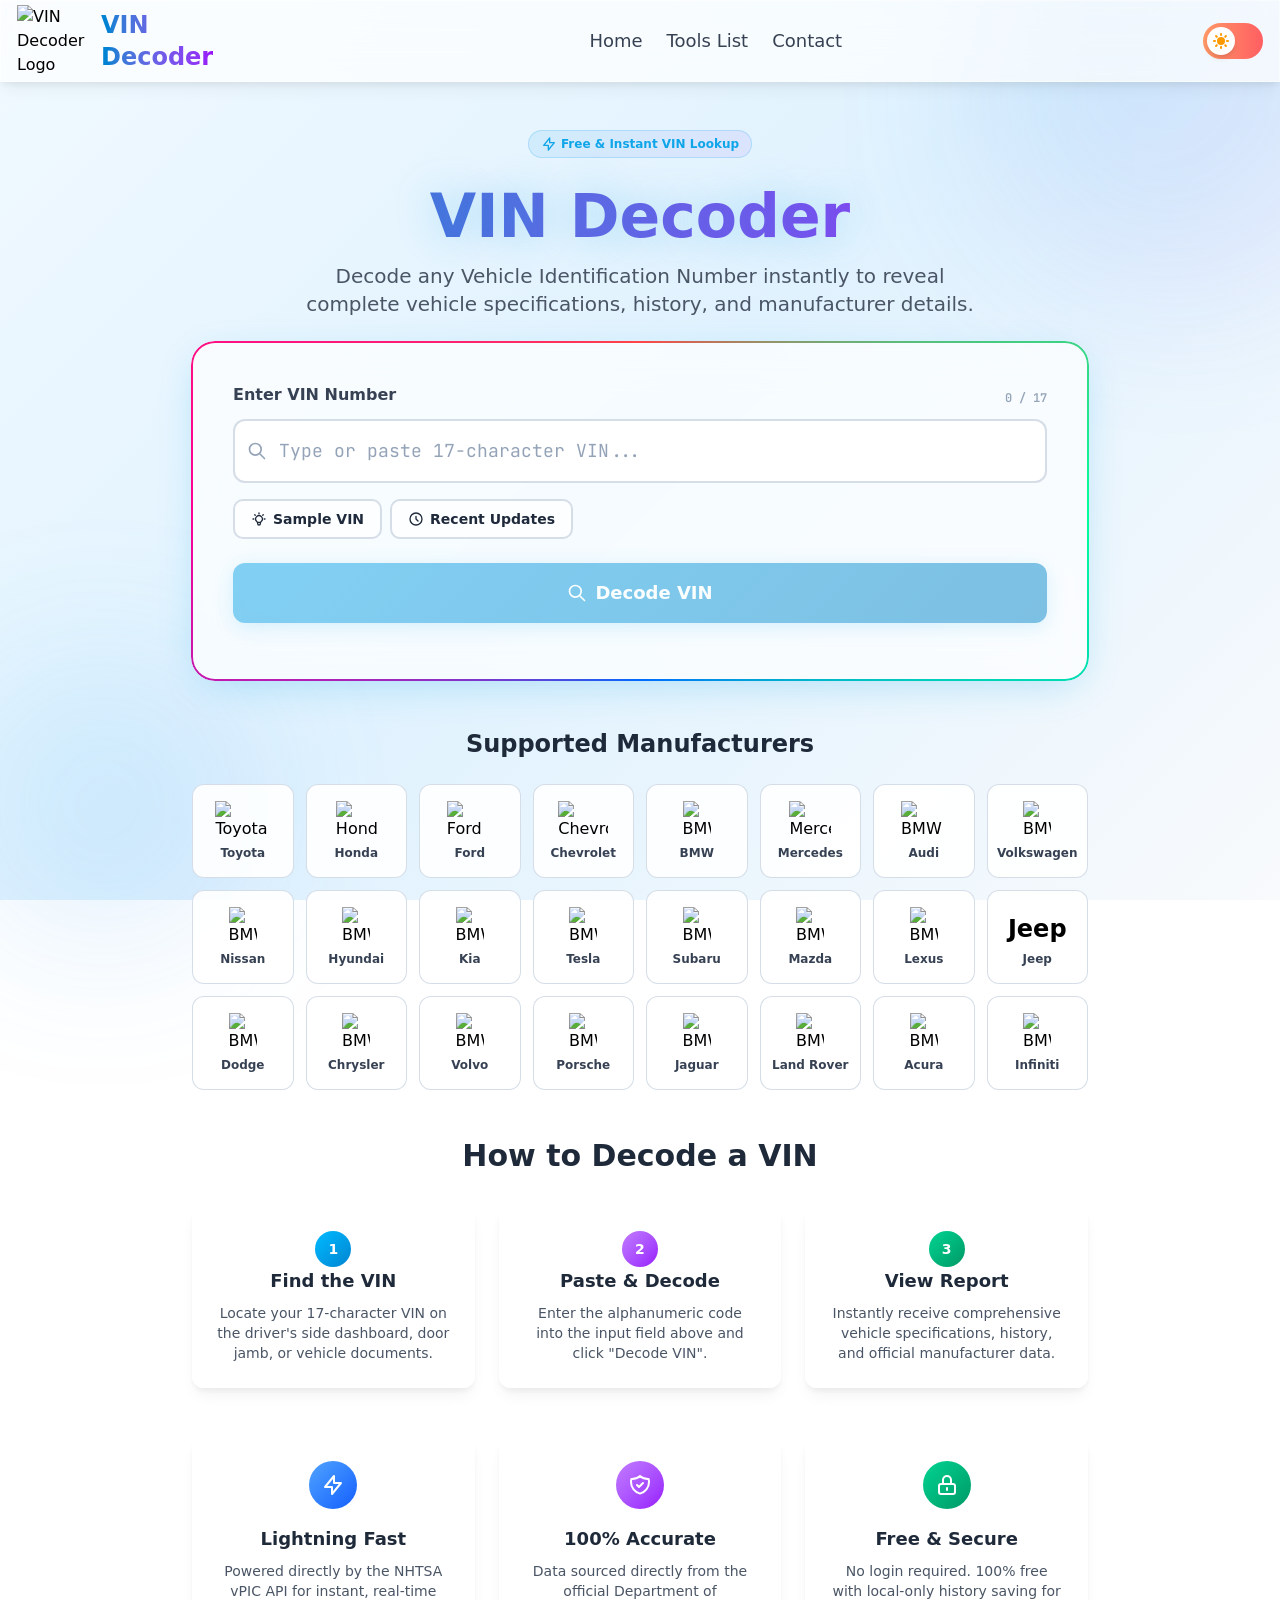
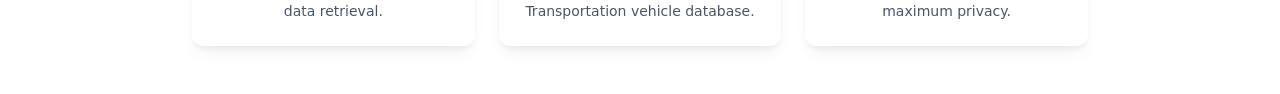
==== commit c9e9800e: "Update and rename vin.html to index.html" ====
--- a/index.html
+++ b/index.html
@@ -5,706 +5,583 @@
     <meta charset="UTF-8">
     <meta name="viewport" content="width=device-width, initial-scale=1.0">
     <meta name="description"
-        content="Generate random foods instantly with detailed info including category, origin country, and diet type. 100+ foods across 10 categories.">
+        content="Free VIN Decoder Tool. Decode any Vehicle Identification Number instantly to reveal complete vehicle specifications, history, and manufacturer details. High quality, 100% secure.">
     <meta name="keywords"
-        content="random food generator, random meal generator, random food picker, meal planner, food idea generator, random recipe, what to eat generator, food randomizer">
-    <meta name="author" content="Random Food Generator">
+        content="VIN decoder, vehicle identification number, VIN lookup, VIN check, car VIN decoder, free VIN decoder, VIN number lookup, decode VIN, vehicle specs, car history">
+    <meta name="author" content="VIN Decoder Tool">
     <meta name="robots" content="index, follow, max-snippet, max-image-preview">
+    <link rel="canonical" href="https://vindecoder.toolifysite.com/">
 
     <!-- Open Graph -->
-    <meta property="og:title" content="Random Food Generator — Discover Random Foods & Meals Instantly">
+    <meta property="og:title" content="VIN Decoder Best Free Tool for Vehicle Lookup">
     <meta property="og:description"
-        content="Generate random foods with category, diet & spice filters. 100+ foods with origin country and description!">
+        content="Decode any VIN number instantly to reveal vehicle specifications, manufacturer details, engine type, and production year. 100% free with no login required.">
     <meta property="og:type" content="website">
+    <meta property="og:url" content="https://vindecoder.toolifysite.com/">
+    <meta property="og:image" content="https://vindecoder.toolifysite.com/assets/icon/favicon.svg">
     <meta property="og:locale" content="en_US">
 
     <!-- Twitter Card -->
     <meta name="twitter:card" content="summary_large_image">
-    <meta name="twitter:title" content="Random Food Generator — Discover Random Foods & Meals Instantly">
+    <meta name="twitter:title" content="VIN Decoder Best Free Tool for Vehicle Lookup">
     <meta name="twitter:description"
-        content="Generate random foods with category, diet & spice filters. 100+ foods with origin country and description!">
-
-    <title>Random Food Generator — Discover Random Foods & Meals Instantly</title>
-
-    <!-- Schema Markup -->
-    <script type="application/ld+json">
-    {
-      "@context": "https://schema.org",
-      "@type": "WebApplication",
-      "name": "Random Food Generator",
-      "description": "Generate random foods instantly with detailed info including category, origin country, and diet type. 100+ foods across 10 categories.",
-      "operatingSystem": "All",
-      "applicationCategory": "UtilityApplication",
-      "offers": {
-        "@type": "Offer",
-        "price": "0",
-        "priceCurrency": "USD"
-      }
-    }
-    </script>
+        content="Decode any VIN number instantly to reveal vehicle specifications, manufacturer details, engine type, and production year. 100% free with no login required.">
+    <meta name="twitter:url" content="https://vindecoder.toolifysite.com/">
+    <meta name="twitter:image" content="https://vindecoder.toolifysite.com/assets/icon/favicon.svg">
+    <meta name="twitter:locale" content="en_US">
+
+    <!-- Hreflang -->
+    <link rel="alternate" hreflang="en" href="https://vindecoder.toolifysite.com/" />
+    <link rel="alternate" hreflang="x-default" href="https://vindecoder.toolifysite.com/" />
+    <title>VIN Decoder Best Free Tool for Vehicle Lookup</title>
 
     <!-- FAVICON -->
     <link rel="icon" type="image/png" href="./assets/icon/favicon-96x96.png" sizes="96x96" />
     <link rel="icon" type="image/svg+xml" href="./assets/icon/favicon.svg" sizes="any" />
     <link rel="shortcut icon" href="./assets/icon/favicon.ico" sizes="any" />
     <link rel="apple-touch-icon" sizes="180x180" href="./assets/icon/apple-touch-icon.png" />
+    <meta name="apple-mobile-web-app-title" content="VIN Decoder ToolifySite" />
     <link rel="manifest" href="./assets/icon/site.webmanifest" />
 
     <!-- Fonts -->
     <link rel="preload" href="./assets/fonts/inter-latin-wght-normal.woff2" as="font" type="font/woff2" crossorigin>
+    <link href="https://fonts.googleapis.com/css2?family=JetBrains+Mono:wght@500;600;700&display=swap" rel="stylesheet">
 
     <!-- CSS -->
-    <link rel="stylesheet" href="./assets/custom.css" />
+    <link rel="preload" href="./assets/style/style.css" as="style" />
+    <link rel="stylesheet" href="./assets/style/style.css" media="print" onload="this.media='all'" />
+    <link rel="stylesheet" href="./assets/style/style.css" />
     <link rel="stylesheet" href="output.css" />
 
+    <!-- Page-Specific Styles -->
     <style>
-        /* ====================================
-       Random Food Generator Styles
-       ==================================== */
-
-        @keyframes fadeIn {
-            from {
+        /* ── Loading Spinner ─────────────────── */
+        @keyframes spin-slow {
+            to {
+                transform: rotate(360deg);
+            }
+        }
+
+        .animate-spin-slow {
+            animation: spin-slow 2s linear infinite;
+        }
+
+        @keyframes pulse-ring {
+            0% {
+                transform: scale(0.8);
+                opacity: 1;
+            }
+
+            100% {
+                transform: scale(1.4);
                 opacity: 0;
-                transform: translateY(8px);
             }
-
-            to {
-                opacity: 1;
-                transform: translateY(0);
+        }
+
+        .pulse-ring {
+            animation: pulse-ring 1.5s ease-out infinite;
+        }
+
+        /* ── Download Button Grid ────────────── */
+        .download-grid {
+            display: grid;
+            grid-template-columns: repeat(2, 1fr);
+            gap: 0.75rem;
+        }
+
+        @media (max-width: 640px) {
+            .download-grid {
+                grid-template-columns: 1fr;
             }
         }
 
-        .animate-fade-in {
-            animation: fadeIn 0.4s ease-out;
-        }
-
-        @keyframes cardPop {
-            0% {
-                opacity: 0;
-                transform: scale(0.8) translateY(20px);
-            }
-
-            100% {
-                opacity: 1;
-                transform: scale(1) translateY(0);
-            }
-        }
-
-        .card-pop {
-            animation: cardPop 0.4s cubic-bezier(0.34, 1.56, 0.64, 1) forwards;
-            opacity: 0;
-        }
-
-        @keyframes shuffleSpin {
-            0% {
-                transform: rotateY(0deg) scale(1);
-            }
-
-            50% {
-                transform: rotateY(180deg) scale(1.1);
-            }
-
-            100% {
-                transform: rotateY(360deg) scale(1);
-            }
-        }
-
-        .shuffle-spin {
-            animation: shuffleSpin 0.6s ease-in-out;
-        }
-
-        @keyframes shimmer {
-            0% {
-                background-position: -200% 0;
-            }
-
-            100% {
-                background-position: 200% 0;
-            }
-        }
-
-        /* Layout */
-        .rfg-layout {
+        /* ── Action Buttons Row ──────────────── */
+        .action-row {
             display: flex;
-            flex-direction: column;
-            gap: 1.5rem;
-            max-width: 1024px;
-            margin: 0 auto;
-        }
-
-        /* Controls Panel */
-        .controls-grid {
-            display: grid;
-            grid-template-columns: repeat(auto-fit, minmax(180px, 1fr));
-            gap: 1.25rem;
-            align-items: end;
-        }
-
-        .control-group {
-            display: flex;
-            flex-direction: column;
-            gap: 0.4rem;
-        }
-
-        .control-label {
-            font-size: 0.8rem;
-            font-weight: 700;
+            gap: 0.5rem;
+            flex-wrap: wrap;
+        }
+
+        .action-btn {
+            display: inline-flex;
+            align-items: center;
+            gap: 0.375rem;
+            padding: 0.5rem 1rem;
+            border-radius: 0.625rem;
+            font-size: 0.875rem;
+            font-weight: 600;
+            cursor: pointer;
+            transition: all 0.2s ease;
+            border: 2px solid transparent;
+        }
+
+        .action-btn:hover {
+            transform: translateY(-1px);
+        }
+
+        .action-btn:active {
+            transform: scale(0.97);
+        }
+
+        .action-btn-outline {
+            background: var(--glass-bg);
+            border-color: var(--input-border);
+            color: var(--text-primary);
+        }
+
+        .action-btn-outline:hover {
+            border-color: #0ea5e9;
+            background: rgba(14, 165, 233, 0.05);
+        }
+
+        .dark .action-btn-outline:hover {
+            border-color: #38bdf8;
+            background: rgba(56, 189, 248, 0.08);
+        }
+
+        /* ── Input Icon Wrapper ──────────────── */
+        .input-wrapper {
+            position: relative;
+        }
+
+        .input-wrapper .input-icon {
+            position: absolute;
+            left: 14px;
+            top: 50%;
+            transform: translateY(-50%);
+            pointer-events: none;
+            color: #94a3b8;
+            transition: color 0.2s;
+        }
+
+        .input-wrapper input:focus~.input-icon,
+        .input-wrapper input:not(:placeholder-shown)~.input-icon {
+            color: #0ea5e9;
+        }
+
+        .dark .input-wrapper input:focus~.input-icon,
+        .dark .input-wrapper input:not(:placeholder-shown)~.input-icon {
+            color: #38bdf8;
+        }
+
+        .input-wrapper input {
+            padding-left: 44px;
+            font-family: 'JetBrains Mono', monospace;
             text-transform: uppercase;
             letter-spacing: 0.05em;
-            color: #64748b;
-        }
-
-        .dark .control-label {
+            padding-right: 48px;
+        }
+
+        .input-wrapper input::placeholder {
+            font-family: var(--font-primary);
+            text-transform: none;
+            letter-spacing: normal;
+        }
+
+        .input-wrapper.error input {
+            border-color: #ef4444;
+            box-shadow: 0 0 0 3px rgba(239, 68, 68, 0.1);
+        }
+
+        .input-wrapper.success input {
+            border-color: #10b981;
+            box-shadow: 0 0 0 3px rgba(16, 185, 129, 0.1);
+        }
+
+        /* Inline clear button */
+        .clear-icon-btn {
+            position: absolute;
+            right: 14px;
+            top: 50%;
+            transform: translateY(-50%);
             color: #94a3b8;
-        }
-
-        .control-input {
-            padding: 0.6rem 1rem;
+            cursor: pointer;
+            display: none;
+        }
+
+        .clear-icon-btn:hover {
+            color: #ef4444;
+        }
+
+        /* ── Floating Badge ──────────────────── */
+        .float-badge {
+            display: inline-flex;
+            align-items: center;
+            gap: 0.25rem;
+            padding: 0.25rem 0.75rem;
+            border-radius: 999px;
+            font-size: 0.75rem;
+            font-weight: 600;
+            background: linear-gradient(135deg, rgba(14, 165, 233, 0.1), rgba(168, 85, 247, 0.1));
+            color: #0ea5e9;
+            border: 1px solid rgba(14, 165, 233, 0.2);
+        }
+
+        .dark .float-badge {
+            background: linear-gradient(135deg, rgba(56, 189, 248, 0.1), rgba(139, 92, 246, 0.1));
+            color: #38bdf8;
+            border-color: rgba(56, 189, 248, 0.2);
+        }
+
+        /* ── How-To Steps ────────────────────── */
+        .step-number {
+            width: 36px;
+            height: 36px;
+            border-radius: 50%;
+            display: flex;
+            align-items: center;
+            justify-content: center;
+            font-weight: 700;
+            font-size: 0.875rem;
+            flex-shrink: 0;
+            margin: 0 auto;
+        }
+
+        /* ── Specific VIN UI ─────────────────── */
+        .vin-char-count {
+            font-family: 'JetBrains Mono', monospace;
+            font-size: 0.75rem;
+            font-weight: 600;
+            color: #94a3b8;
+        }
+
+        .vin-char-count.valid {
+            color: #10b981;
+        }
+
+        .vin-char-count.invalid {
+            color: #ef4444;
+        }
+
+        /* Tabs */
+        .tabs-header {
+            display: flex;
+            gap: 0.5rem;
+            margin-bottom: 1.5rem;
+            background: var(--input-bg);
+            padding: 0.375rem;
             border-radius: 0.75rem;
-            font-size: 0.95rem;
-            font-weight: 500;
+            border: 1px solid var(--input-border);
+            overflow-x: auto;
+            -webkit-overflow-scrolling: touch;
+        }
+
+        .tab-btn {
+            flex: 1;
+            padding: 0.625rem 1rem;
+            border-radius: 0.5rem;
+            font-size: 0.875rem;
+            font-weight: 600;
+            color: var(--text-secondary);
+            transition: all 0.2s;
+            white-space: nowrap;
+            display: flex;
+            align-items: center;
+            justify-content: center;
+            gap: 0.375rem;
+        }
+
+        .tab-btn:hover {
             color: var(--text-primary);
+            background: rgba(14, 165, 233, 0.05);
+        }
+
+        .tab-btn.active {
+            color: white;
+            background: linear-gradient(135deg, #0ea5e9, #8b5cf6);
+            box-shadow: 0 4px 12px rgba(14, 165, 233, 0.25);
+        }
+
+        .tab-content {
+            display: none;
+        }
+
+        .tab-content.active {
+            display: block;
+            animation: fadeIn 0.3s ease;
+        }
+
+        /* Info Grid */
+        .info-grid {
+            display: grid;
+            grid-template-columns: repeat(2, 1fr);
+            gap: 1rem;
+        }
+
+        @media (max-width: 640px) {
+            .info-grid {
+                grid-template-columns: 1fr;
+            }
+        }
+
+        .info-card {
             background: var(--input-bg);
-            border: 1.5px solid var(--input-border);
+            border: 1px solid var(--input-border);
+            border-radius: 0.75rem;
+            padding: 1rem;
+        }
+
+        .info-label {
+            display: flex;
+            align-items: center;
+            gap: 0.375rem;
+            font-size: 0.75rem;
+            font-weight: 600;
+            color: var(--text-secondary);
+            text-transform: uppercase;
+            letter-spacing: 0.05em;
+            margin-bottom: 0.25rem;
+        }
+
+        .info-label svg {
+            width: 14px;
+            height: 14px;
+            color: #0ea5e9;
+        }
+
+        .info-value {
+            font-size: 1rem;
+            font-weight: 700;
+            color: var(--text-primary);
+        }
+
+        .info-value.empty {
+            color: var(--text-tertiary);
+            font-weight: 400;
+            font-style: italic;
+        }
+
+        /* VIN Structure Breakdown */
+        .vin-structure-chars {
+            display: flex;
+            justify-content: center;
+            gap: 4px;
+            flex-wrap: wrap;
+            margin-bottom: 1.5rem;
+        }
+
+        .vin-structural-char {
+            width: 32px;
+            height: 40px;
+            display: flex;
+            align-items: center;
+            justify-content: center;
+            font-family: 'JetBrains Mono', monospace;
+            font-weight: 700;
+            border-radius: 0.375rem;
+            border: 2px solid;
+            font-size: 0.875rem;
+        }
+
+        .vin-wmi {
+            background: rgba(14, 165, 233, 0.1);
+            border-color: rgba(14, 165, 233, 0.3);
+            color: #0ea5e9;
+        }
+
+        .vin-vds {
+            background: rgba(168, 85, 247, 0.1);
+            border-color: rgba(168, 85, 247, 0.3);
+            color: #a855f7;
+        }
+
+        .vin-vis {
+            background: rgba(16, 185, 129, 0.1);
+            border-color: rgba(16, 185, 129, 0.3);
+            color: #10b981;
+        }
+
+        /* Recent Searches */
+        .recent-item {
+            display: flex;
+            align-items: center;
+            justify-content: space-between;
+            padding: 0.75rem 1rem;
+            background: var(--input-bg);
+            border: 1px solid var(--input-border);
+            border-radius: 0.75rem;
+            margin-bottom: 0.5rem;
+            cursor: pointer;
             transition: all 0.2s;
-            outline: none;
-            width: 100%;
-        }
-
-        .control-input option {
-            color: #000;
-        }
-
-        .control-input:focus {
-            border-color: #f97316;
-            box-shadow: 0 0 0 3px rgba(249, 115, 22, 0.15);
-        }
-
-        .dark .control-input:focus {
-            border-color: #fb923c;
-            box-shadow: 0 0 0 3px rgba(251, 146, 60, 0.15);
-        }
-
-        /* Action Buttons */
-        .action-row {
-            display: flex;
-            flex-wrap: wrap;
+        }
+
+        .recent-item:hover {
+            border-color: #0ea5e9;
+            transform: translateX(4px);
+        }
+
+        /* Brand Grid */
+        .brand-grid {
+            display: grid;
+            grid-template-columns: repeat(auto-fill, minmax(100px, 1fr));
             gap: 0.75rem;
-            margin-bottom: 1.5rem;
-        }
-
-        /* Food Cards Grid */
-        .food-grid {
-            display: grid;
-            grid-template-columns: repeat(auto-fill, minmax(260px, 1fr));
-            gap: 1rem;
-        }
-
-        .food-card {
-            position: relative;
-            overflow: hidden;
-            border-radius: 1rem;
-            background: oklch(96.7% 0.003 264.542);
-            backdrop-filter: blur(20px);
-            -webkit-backdrop-filter: blur(20px);
-            border: 1px solid var(--glass-border);
-            padding: 1.25rem;
-            transition: transform 0.3s ease, box-shadow 0.3s ease;
-        }
-
-        .food-card:hover {
-            transform: translateY(-4px);
-            box-shadow: 0 12px 40px rgba(0, 0, 0, 0.12);
-        }
-
-        .dark .food-card {
-            background: oklch(37.3% 0.034 259.733);
-        }
-
-        .dark .food-card:hover {
-            box-shadow: 0 12px 40px rgba(0, 0, 0, 0.3);
-        }
-
-        .food-card-inner {
+        }
+
+        .brand-card {
+            background: var(--input-bg);
+            border: 1px solid var(--input-border);
+            border-radius: 0.75rem;
             display: flex;
             flex-direction: column;
             align-items: center;
-            gap: 0.5rem;
-            text-align: center;
-        }
-
-        .food-img-wrap {
-            width: 100%;
-            aspect-ratio: 1;
-            border-radius: 0.75rem;
-            overflow: hidden;
-            background: linear-gradient(135deg, rgba(249, 115, 22, 0.08), rgba(234, 88, 12, 0.08));
+            padding: 1rem 0.5rem;
+            transition: all 0.2s;
+        }
+
+        .brand-card:hover {
+            border-color: #0ea5e9;
+            transform: translateY(-2px);
+        }
+
+        .logo-img {
+            display: block;
+            margin: auto;
+            padding-bottom: 4px;
+        }
+
+        .logo-div{
             display: flex;
+            justify-content: center;
             align-items: center;
-            justify-content: center;
-            position: relative;
-        }
-
-        .food-img-wrap img {
-            width: 100%;
             height: 100%;
-            object-fit: contain;
-            display: block;
-            transition: transform 0.3s ease, opacity 0.4s ease;
-        }
-
-        .food-card:hover .food-img-wrap img {
-            transform: scale(1.05);
-        }
-
-        .food-img-wrap .img-placeholder {
-            width: 3rem;
-            height: 3rem;
-            color: #94a3b8;
-            opacity: 0.4;
-        }
-
-        @keyframes imgShimmer {
-            0% {
-                background-position: -200% 0;
+        }
+
+        /* Skeleton loader */
+        .skeleton-pulse {
+            animation: pulse 2s cubic-bezier(0.4, 0, 0.6, 1) infinite;
+        }
+
+        @keyframes pulse {
+
+            0%,
+            100% {
+                opacity: 1;
             }
 
-            100% {
-                background-position: 200% 0;
+            50% {
+                opacity: .5;
             }
         }
-
-        .food-img-wrap.loading {
-            background: linear-gradient(90deg, rgba(249, 115, 22, 0.05) 25%, rgba(249, 115, 22, 0.12) 50%, rgba(249, 115, 22, 0.05) 75%);
-            background-size: 200% 100%;
-            animation: imgShimmer 1.5s ease-in-out infinite;
-        }
-
-        .food-name {
-            font-size: 1.1rem;
-            font-weight: 700;
-            color: var(--text-primary);
-            padding: 2px 6px;
-            border-radius: 0.375rem;
-        }
-
-        .category-badge {
-            display: inline-flex;
-            padding: 0.15rem 0.6rem;
-            border-radius: 1rem;
-            font-size: 0.65rem;
-            font-weight: 700;
-            text-transform: uppercase;
-            letter-spacing: 0.04em;
-        }
-
-        .food-details {
-            display: flex;
-            flex-direction: column;
-            gap: 0.35rem;
-            width: 100%;
-            margin-top: 0.5rem;
-            padding-top: 0.5rem;
-            border-top: 1px dashed var(--input-border);
-        }
-
-        .detail-row {
-            display: flex;
-            align-items: center;
-            gap: 0.4rem;
-            font-size: 0.78rem;
-            color: #64748b;
-            text-align: left;
-        }
-
-        .dark .detail-row {
-            color: #94a3b8;
-        }
-
-        .detail-icon {
-            font-size: 0.9rem;
-            flex-shrink: 0;
-        }
-
-        .detail-text {
-            font-weight: 500;
-            font-size: 0.8rem;
-        }
-
-        .food-description {
-            font-size: 0.75rem;
-            color: #64748b;
-            line-height: 1.4;
-            font-style: italic;
-            margin-top: 0.25rem;
-        }
-
-        .dark .food-description {
-            color: #94a3b8;
-        }
-
-        /* Favorite button on card */
-        .fav-btn {
-            position: absolute;
-            top: 0.75rem;
-            right: 0.75rem;
-            background: none;
-            border: none;
-            font-size: 1.3rem;
-            cursor: pointer;
-            transition: transform 0.2s ease;
-            z-index: 2;
-            line-height: 1;
-            filter: grayscale(0.8);
-        }
-
-        .fav-btn:hover {
-            transform: scale(1.3);
-        }
-
-        .fav-btn.active {
-            filter: grayscale(0);
-            animation: heartPop 0.4s ease-out;
-        }
-
-        @keyframes heartPop {
-            0% {
-                transform: scale(1);
-            }
-
-            50% {
-                transform: scale(1.4);
-            }
-
-            100% {
-                transform: scale(1);
-            }
-        }
-
-        /* Empty State */
-        .empty-state {
-            display: flex;
-            flex-direction: column;
-            align-items: center;
-            justify-content: center;
-            padding: 3rem 1.5rem;
-            text-align: center;
-            color: #94a3b8;
-            grid-column: 1 / -1;
-        }
-
-        .empty-state svg {
-            width: 4rem;
-            height: 4rem;
-            margin-bottom: 1rem;
-            opacity: 0.4;
-        }
-
-        /* Result Count */
-        .result-stat {
-            display: inline-flex;
-            align-items: center;
-            gap: 0.35rem;
-            font-size: 0.85rem;
-            font-weight: 600;
-            color: #64748b;
-            padding: 0.3rem 0.75rem;
-            border-radius: 0.5rem;
-            background: var(--input-bg);
-            border: 1px solid var(--input-border);
-        }
-
-        .dark .result-stat {
-            color: #94a3b8;
-        }
-
-        .result-stat .count {
-            color: #f97316;
-            font-weight: 700;
-        }
-
-        /* Collapsible Panel */
-        .panel-header {
-            display: flex;
-            align-items: center;
-            justify-content: space-between;
-            cursor: pointer;
-            user-select: none;
-            padding: 0.5rem 0;
-        }
-
-        .panel-header h2 {
-            display: flex;
-            align-items: center;
-            gap: 0.5rem;
-        }
-
-        .panel-toggle {
-            transition: transform 0.3s ease;
-            color: #64748b;
-        }
-
-        .dark .panel-toggle {
-            color: #94a3b8;
-        }
-
-        .panel-toggle.open {
-            transform: rotate(180deg);
-        }
-
-        .panel-content {
-            max-height: 0;
-            overflow: hidden;
-            transition: max-height 0.4s ease;
-        }
-
-        .panel-content.open {
-            max-height: 2000px;
-        }
-
-
-        /* Favorites Grid */
-        .fav-grid {
-            display: grid;
-            grid-template-columns: repeat(auto-fill, minmax(200px, 1fr));
-            gap: 0.75rem;
-        }
-
-        .fav-card {
-            display: flex;
-            align-items: center;
-            gap: 0.75rem;
-            padding: 0.75rem;
-            border-radius: 0.75rem;
-            background: var(--input-bg);
-            border: 1px solid var(--input-border);
-            transition: all 0.2s;
-        }
-
-        .fav-card:hover {
-            box-shadow: 0 4px 12px rgba(0, 0, 0, 0.08);
-        }
-
-        .dark .fav-card:hover {
-            box-shadow: 0 4px 12px rgba(0, 0, 0, 0.3);
-        }
-
-        .fav-card .fav-emoji {
-            font-size: 1.5rem;
-        }
-
-        .fav-card .fav-info {
-            flex: 1;
-        }
-
-        .fav-card .fav-name {
-            font-weight: 600;
-            font-size: 0.85rem;
-            color: var(--text-primary);
-        }
-
-        .fav-card .fav-cat {
-            font-size: 0.7rem;
-            color: #64748b;
-        }
-
-        .dark .fav-card .fav-cat {
-            color: #94a3b8;
-        }
-
-        .fav-remove {
-            background: none;
-            border: none;
-            color: #ef4444;
-            cursor: pointer;
-            font-size: 1rem;
-            transition: transform 0.2s;
-            padding: 0.25rem;
-        }
-
-        .fav-remove:hover {
-            transform: scale(1.2);
-        }
-
-        /* Loading Spinner */
-        .loading-spinner {
-            display: none;
-            width: 2rem;
-            height: 2rem;
-            border: 3px solid var(--input-border);
-            border-top: 3px solid #f97316;
-            border-radius: 50%;
-            animation: spin 0.6s linear infinite;
-            margin: 0 auto;
-        }
-
-        @keyframes spin {
-            to {
-                transform: rotate(360deg);
-            }
-        }
-
-        /* Hidden helper */
-        .hidden {
-            display: none !important;
-        }
-
-        /* Keyboard hint */
-        .kbd {
-            display: inline-flex;
-            align-items: center;
-            justify-content: center;
-            padding: 0.15rem 0.4rem;
-            border-radius: 0.25rem;
-            font-size: 0.65rem;
-            font-weight: 600;
-            font-family: monospace;
-            background: var(--input-bg);
-            border: 1px solid var(--input-border);
-            color: #64748b;
-            line-height: 1;
-        }
-
-        .dark .kbd {
-            color: #94a3b8;
-        }
-
-        /* Btn orange accent */
-        .btn-orange {
-            background: linear-gradient(135deg, #f97316 0%, #ea580c 100%);
-        }
-
-        .btn-orange:hover {
-            background: linear-gradient(135deg, #fb923c 0%, #f97316 100%);
-        }
-
-        .glow-orange {
-            box-shadow: 0 4px 20px rgba(249, 115, 22, 0.3);
-            transition: all 0.2s ease;
-        }
-
-        .glow-orange:hover {
-            box-shadow: 0 6px 30px rgba(249, 115, 22, 0.5);
-            transform: translateY(-2px);
-        }
-
-        .dark .glow-orange {
-            box-shadow: 0 4px 25px rgba(251, 146, 60, 0.25);
-        }
-
-        .dark .glow-orange:hover {
-            box-shadow: 0 6px 35px rgba(251, 146, 60, 0.4);
-        }
-
-        .btn-amber {
-            background: linear-gradient(135deg, #f59e0b 0%, #d97706 100%);
-        }
-
-        .btn-amber:hover {
-            background: linear-gradient(135deg, #fbbf24 0%, #f59e0b 100%);
-        }
-
-        .glow-amber {
-            box-shadow: 0 4px 20px rgba(245, 158, 11, 0.3);
-            transition: all 0.2s ease;
-        }
-
-        .glow-amber:hover {
-            box-shadow: 0 6px 30px rgba(245, 158, 11, 0.5);
-            transform: translateY(-2px);
-        }
-
-        .dark .glow-amber {
-            box-shadow: 0 4px 25px rgba(251, 191, 36, 0.25);
-        }
-
-        .dark .glow-amber:hover {
-            box-shadow: 0 6px 35px rgba(251, 191, 36, 0.4);
-        }
-
-        /* Meal combo highlight */
-        .combo-label {
-            position: absolute;
-            top: 0;
-            left: 0;
-            padding: 0.2rem 0.6rem;
-            font-size: 0.6rem;
-            font-weight: 700;
-            text-transform: uppercase;
-            letter-spacing: 0.06em;
-            border-radius: 0 0 0.75rem 0;
-            color: #fff;
-        }
-
-        /* Responsive */
-        @media (max-width: 640px) {
-            .controls-grid {
-                grid-template-columns: 1fr 1fr;
-            }
-
-            .food-grid {
-                grid-template-columns: repeat(auto-fill, minmax(180px, 1fr));
-            }
-
-            .action-row {
-                gap: 0.5rem;
-            }
-
-            .fav-grid {
-                grid-template-columns: 1fr;
-            }
-        }
     </style>
+
+    <!-- Schema Markup -->
+    <script type="application/ld+json">
+    {
+      "@context": "https://schema.org",
+      "@type": "WebSite",
+      "name": "VIN Decoder",
+      "url": "https://vindecoder.toolifysite.com/",
+      "description": "Top, Fast, Best and Lifetime Free Unlimited online VIN Decoder. 100% confidential and secure, no signup or login required."
+    }
+    </script>
+
+    <!-- Schema Markup -->
+    <script type="application/ld+json">
+    {
+      "@context": "https://schema.org",
+      "@type": "WebPage",
+      "name": "VIN Decoder",
+      "url": "https://vindecoder.toolifysite.com/",
+      "operatingSystem": "All",
+      "applicationCategory": "Utilities",
+      "offers": {
+        "@type": "Offer",
+        "price": "0",
+        "priceCurrency": "USD"
+      },
+      "description": "Decode any VIN instantly. Free, fast, and no login required. Reveal vehicle specifications, manufacturer details, engine type, and production year."
+    }
+    </script>
+    <script type="application/ld+json">
+    {
+      "@context": "https://schema.org",
+      "@type": "FAQPage",
+      "mainEntity": [{
+        "@type": "Question",
+        "name": "Is the VIN Decoder free to use?",
+        "acceptedAnswer": {
+          "@type": "Answer",
+          "text": "Yes, this website is Top, Fast, Best and Lifetime Free Unlimited for everyone. You can decode as many VINs as you need without any costs or hidden fees."
+        }
+      }, {
+        "@type": "Question",
+        "name": "What is a Vehicle Identification Number (VIN)?",
+        "acceptedAnswer": {
+          "@type": "Answer",
+          "text": "A VIN is a unique 17-character alphanumeric code assigned to every motor vehicle during manufacturing. It acts as the vehicle's fingerprint containing encoded information about its manufacturer, model, engine type, and production year."
+        }
+      }, {
+        "@type": "Question",
+        "name": "Why are the letters I, O, and Q not allowed in VINs?",
+        "acceptedAnswer": {
+          "@type": "Answer",
+          "text": "The letters I, O, and Q are excluded from VINs to prevent confusion with the numbers 1, 0, and 9 respectively. This standardization was established to ensure accurate identification."
+        }
+      }, {
+        "@type": "Question",
+        "name": "How accurate is this VIN Decoder?",
+        "acceptedAnswer": {
+          "@type": "Answer",
+          "text": "Our VIN Decoder uses the official NHTSA vPIC (Vehicle Product Information Catalog) API, which is the most authoritative source for vehicle identification data in the United States."
+        }
+      }]
+    }
+    </script>
 </head>
 
 <body class="min-h-screen transition-colors duration-300 bg-gradient-light dark:bg-gradient-dark">
 
-    <!-- Header -->
+    <!-- ═══════════════════════════════════════
+       HEADER
+       ═══════════════════════════════════════ -->
     <header
         class="relative z-50 glass-card backdrop-blur-sm border-b border-gray-200 dark:border-gray-800 transition-colors duration-300">
         <nav class="mx-auto px-2 sm:px-4 h-20 flex items-center justify-between relative">
             <!-- Logo -->
             <div class="flex-shrink-0 z-10">
-                <a href="https://random-object-generator.toolifysite.com/" class="flex items-center sm:space-x-3">
-                    <img src="/assets/icon/favicon.svg" alt="Food Generator Logo" class="w-14 sm:w-18 h-14 sm:h-18">
+                <a href="https://vindecoder.toolifysite.com/" class="flex items-center sm:space-x-3">
+                    <img src="./assets/icon/favicon.svg" alt="VIN Decoder Logo" class="w-14 sm:w-18 h-14 sm:h-18">
                     <div
-                        class="bg-clip-text text-lg md:text-xl lg:text-2xl font-bold text-transparent bg-gradient-to-r from-orange-500 to-red-500 dark:from-orange-400 dark:to-red-400 hover:from-orange-400 hover:to-red-400 transition-all duration-300">
+                        class="bg-clip-text text-lg md:text-xl lg:text-2xl font-bold text-transparent bg-gradient-to-r from-sky-600 to-purple-600 dark:from-sky-400 dark:to-purple-400 hover:from-sky-500 hover:to-purple-500 transition-all duration-300">
                         <div class="flex">
-                            <span>Random Food</span>
+                            <span>VIN</span>
                         </div>
                         <div class="text-right">
-                            <span>Generator</span>
+                            <span>Decoder</span>
                         </div>
                     </div>
                 </a>
             </div>
 
-            <!-- Navigation -->
+            <!-- Navigation Nav (Centered) -->
             <div
                 class="hidden md:flex items-center gap-6 absolute left-1/2 transform -translate-x-1/5 text-base lg:text-lg font-medium text-gray-700 dark:text-gray-300">
                 <a href="https://toolifysite.com/"
-                    class="hover:text-orange-600 dark:hover:text-orange-400 link-animated transition-colors duration-200">Home</a>
+                    class="hover:text-sky-600 dark:hover:text-sky-400 link-animated transition-colors duration-200">Home</a>
                 <a href="#main-tools"
-                    class="hover:text-orange-600 dark:hover:text-orange-400 link-animated transition-colors duration-200">Tools
+                    class="hover:text-sky-600 dark:hover:text-sky-400 link-animated transition-colors duration-200">Tools
                     List</a>
                 <a href="https://toolifysite.com/contact"
-                    class="hover:text-orange-600 dark:hover:text-orange-400 link-animated transition-colors duration-200">Contact</a>
-            </div>
-
-            <!-- Theme Toggle & Mobile Nav -->
+                    class="hover:text-sky-600 dark:hover:text-sky-400 link-animated transition-colors duration-200">Contact</a>
+            </div>
+
+            <!-- Theme Toggle & Mobile Nav (Right) -->
             <div class="flex items-center gap-2.5 sm:gap-5 z-10 ml-2">
+                <!-- Theme Toggle -->
                 <button id="theme-toggle" type="button"
                     class="relative w-13 sm:w-15 h-8 sm:h-9 rounded-full cursor-pointer theme-toggle-bg transition-colors duration-300"
                     aria-label="Toggle dark mode" role="switch" aria-checked="false">
                     <span class="sr-only">Toggle theme</span>
                     <div
                         class="theme-toggle-thumb absolute top-1 left-1 w-6 sm:w-7 h-6 sm:h-7 rounded-full bg-white shadow-md flex items-center justify-center transition-transform duration-300 sm:dark:translate-x-6 dark:translate-x-5">
+                        <!-- Sun Icon -->
                         <svg class="w-4 sm:w-5 h-4 sm:h-5 text-amber-500 dark:hidden" fill="currentColor"
                             viewBox="0 0 20 20" aria-hidden="true">
                             <path fill-rule="evenodd"
                                 d="M10 2a1 1 0 011 1v1a1 1 0 11-2 0V3a1 1 0 011-1zm4 8a4 4 0 11-8 0 4 4 0 018 0zm-.464 4.95l.707.707a1 1 0 001.414-1.414l-.707-.707a1 1 0 00-1.414 1.414zm2.12-10.607a1 1 0 010 1.414l-.706.707a1 1 0 11-1.414-1.414l.707-.707a1 1 0 011.414 0zM17 11a1 1 0 100-2h-1a1 1 0 100 2h1zm-7 4a1 1 0 011 1v1a1 1 0 11-2 0v-1a1 1 0 011-1zM5.05 6.464A1 1 0 106.465 5.05l-.708-.707a1 1 0 00-1.414 1.414l.707.707zm1.414 8.486l-.707.707a1 1 0 01-1.414-1.414l.707-.707a1 1 0 011.414 1.414zM4 11a1 1 0 100-2H3a1 1 0 000 2h1z"
                                 clip-rule="evenodd" />
                         </svg>
+                        <!-- Moon Icon -->
                         <svg class="w-4 sm:w-5 h-4 sm:h-5 text-indigo-500 hidden dark:block" fill="currentColor"
                             viewBox="0 0 20 20" aria-hidden="true">
                             <path d="M17.293 13.293A8 8 0 016.707 2.707a8.001 8.001 0 1010.586 10.586z" />
@@ -712,6 +589,7 @@
                     </div>
                 </button>
 
+                <!-- Mobile Nav Button -->
                 <button id="mobile-nav-btn" type="button"
                     class="md:hidden p-0.5 rounded-lg text-gray-700 dark:text-gray-200 hover:bg-gray-100 dark:hover:bg-gray-800 border-2 border-gray-700 dark:border-gray-200 transition-colors"
                     aria-label="Open mobile nav" aria-expanded="false">
@@ -725,313 +603,410 @@
             </div>
         </nav>
 
-        <!-- Mobile Nav -->
+        <!-- Mobile Nav (Hidden by default) -->
         <div id="mobile-nav"
-            class="hidden md:hidden absolute top-20 left-0 w-full bg-white/95 dark:bg-slate-900/95 backdrop-blur-md border-b border-gray-200 dark:border-gray-800 shadow-lg transition-all duration-300 z-40">
+            class="hidden md:hidden absolute top-20 left-0 w-full bg-white/95 dark:bg-slate-900/95 backdrop-blur-md border-b border-gray-200 dark:border-gray-800 shadow-lg transition-all duration-300 transform origin-top z-40">
             <div class="mx-auto px-4 py-4 flex flex-col gap-4 text-lg font-medium text-gray-700 dark:text-gray-300">
                 <a href="https://toolifysite.com/"
-                    class="active:text-orange-600 dark:active:text-orange-400 py-2 border-b border-gray-100 dark:border-gray-800">Home</a>
+                    class="active:text-sky-600 dark:active:text-sky-400 py-2 border-b border-gray-100 dark:border-gray-800">Home</a>
                 <a href="#main-tools"
-                    class="active:text-orange-600 dark:active:text-orange-400 py-2 border-b border-gray-100 dark:border-gray-800">Main
+                    class="active:text-sky-600 dark:active:text-sky-400 py-2 border-b border-gray-100 dark:border-gray-800">Main
                     Tools List</a>
+                <a href="https://toolifysite.com/about"
+                    class="active:text-sky-600 dark:active:text-sky-400 py-2 border-b border-gray-100 dark:border-gray-800">About</a>
                 <a href="https://toolifysite.com/contact"
-                    class="active:text-orange-600 dark:active:text-orange-400 py-2 border-b border-gray-100 dark:border-gray-800">Contact</a>
+                    class="active:text-sky-600 dark:active:text-sky-400 py-2 border-b border-gray-100 dark:border-gray-800">Contact</a>
                 <a href="https://toolifysite.com/privacy-policy"
-                    class="active:text-orange-600 dark:active:text-orange-400 py-2">Privacy Policy</a>
+                    class="active:text-sky-600 dark:active:text-sky-400 py-2">Privacy
+                    Policy</a>
             </div>
         </div>
     </header>
 
-    <!-- Main Content -->
+
+    <!-- ═══════════════════════════════════════
+       MAIN CONTENT
+       ═══════════════════════════════════════ -->
     <main id="main-content" class="mx-auto px-4 py-8 md:py-12">
 
-        <!-- Hero Section -->
-        <div class="text-center mb-8">
-            <h1
-                class="text-4xl sm:text-5xl lg:text-6xl font-bold mb-2 glow-text bg-clip-text text-transparent bg-gradient-to-r from-orange-500 to-red-500 dark:from-orange-400 dark:to-red-400 hover:from-orange-400 hover:to-red-400 transition-all duration-300">
-                Random Food Generator
-            </h1>
-            <p class="text-lg md:text-xl text-gray-600 dark:text-gray-300 max-w-2xl mx-auto">
-                Discover random foods with detailed info — category, origin & diet type.
-                <span class="text-sm text-gray-400">(<span id="total-foods">100</span>+ foods)</span>
-            </p>
-        </div>
-
-        <div class="rfg-layout">
-
-            <!-- ===== Controls Panel ===== -->
-            <section class="glass-card rounded-2xl p-5 glow-card" aria-label="Generator Controls">
-                <h2 class="text-base font-bold text-gray-800 dark:text-white mb-4 flex items-center gap-2">
-                    <svg class="w-5 h-5 text-orange-500" fill="none" stroke="currentColor" viewBox="0 0 24 24">
+        <!-- ── Hero Section ──────────────────── -->
+        <section class="max-w-4xl mx-auto">
+            <div class="text-center mb-6">
+                <div class="inline-flex items-center gap-2 px-3 py-1 mb-4 rounded-full float-badge">
+                    <svg class="w-4 h-4" fill="none" stroke="currentColor" viewBox="0 0 24 24">
                         <path stroke-linecap="round" stroke-linejoin="round" stroke-width="2"
-                            d="M12 6V4m0 2a2 2 0 100 4m0-4a2 2 0 110 4m-6 8a2 2 0 100-4m0 4a2 2 0 110-4m0 4v2m0-6V4m6 6v10m6-2a2 2 0 100-4m0 4a2 2 0 110-4m0 4v2m0-6V4" />
+                            d="M13 10V3L4 14h7v7l9-11h-7z" />
                     </svg>
-                    Controls
-                </h2>
-
-                <div class="controls-grid">
-                    <!-- Category -->
-                    <div class="control-group">
-                        <label for="category-select" class="control-label">Category</label>
-                        <select id="category-select" class="control-input" aria-label="Food category filter">
-                            <option value="All">All Categories</option>
-                            <option value="Breakfast">🍳 Breakfast</option>
-                            <option value="Lunch">🥗 Lunch</option>
-                            <option value="Dinner">🍽️ Dinner</option>
-                            <option value="Dessert">🍰 Dessert</option>
-                            <option value="Snack">🍿 Snack</option>
-                            <option value="Fast Food">🍔 Fast Food</option>
-                            <option value="Healthy Food">🥦 Healthy Food</option>
-                            <option value="Vegetarian">🥕 Vegetarian</option>
-                            <option value="Vegan">🌱 Vegan</option>
-                            <option value="Drinks">🥤 Drinks</option>
-                        </select>
-                    </div>
-
-                    <!-- Diet Filter -->
-                    <div class="control-group">
-                        <label for="diet-select" class="control-label">Diet</label>
-                        <select id="diet-select" class="control-input" aria-label="Diet type filter">
-                            <option value="Any">Any Diet</option>
-                            <option value="Vegetarian">🥕 Vegetarian</option>
-                            <option value="Vegan">🌱 Vegan</option>
-                            <option value="Gluten Free">🚫 Gluten Free</option>
-                        </select>
-                    </div>
-
-                    <!-- Spice Level -->
-                    <div class="control-group">
-                        <label for="spice-select" class="control-label">Spice Level</label>
-                        <select id="spice-select" class="control-input" aria-label="Spice level filter">
-                            <option value="Any">Any Spice</option>
-                            <option value="Mild">😊 Mild</option>
-                            <option value="Medium">🌶️ Medium</option>
-                            <option value="Spicy">🔥 Spicy</option>
-                        </select>
-                    </div>
-
-                    <!-- Quantity -->
-                    <div class="control-group">
-                        <label for="qty-input" class="control-label">Number of Foods</label>
-                        <input id="qty-input" type="number" min="1" max="12" value="3" class="control-input"
-                            aria-label="Number of foods to generate">
-                    </div>
-                </div>
-            </section>
-
-            <!-- ===== Output Panel ===== -->
-            <section class="glass-card rounded-2xl p-6 md:p-8 glow-card border-card" aria-label="Generated Foods">
-
-                <!-- Action Buttons -->
-                <div class="action-row">
-                    <button id="generate-btn" type="button"
-                        class="btn-orange glow-orange flex items-center gap-2 px-6 py-3 rounded-xl text-white font-semibold cursor-pointer transition-all duration-200 transform active:scale-[0.98] text-base"
-                        aria-label="Generate random foods">
+                    <span>Free &amp; Instant VIN Lookup</span>
+                </div>
+                <h1
+                    class="p-3 text-4xl md:text-5xl lg:text-6xl font-bold mb-1 glow-text bg-clip-text text-transparent bg-gradient-to-r from-sky-600 to-purple-600 dark:from-sky-400 dark:to-purple-400 hover:from-sky-500 hover:to-purple-500 transition-all duration-300">
+                    VIN Decoder
+                </h1>
+                <p class="text-lg md:text-xl text-gray-600 dark:text-gray-300 max-w-2xl mx-auto">
+                    Decode any Vehicle Identification Number instantly to reveal complete vehicle specifications,
+                    history, and manufacturer details.
+                </p>
+            </div>
+
+            <!-- ── Decoder Card ─────────────── -->
+            <div class="glass-card rounded-2xl md:rounded-3xl p-6 md:p-8 lg:p-10 glow-card border-card">
+
+                <!-- Input Context -->
+                <div class="flex justify-between items-end mb-3">
+                    <label for="vin-input" class="block text-base font-semibold text-gray-700 dark:text-gray-200">
+                        Enter VIN Number
+                    </label>
+                    <span id="char-count" class="vin-char-count">0 / 17</span>
+                </div>
+
+                <!-- URL Input -->
+                <div class="mb-4">
+                    <div class="input-wrapper" id="vin-input-wrapper">
+                        <input type="text" id="vin-input" placeholder="Type or paste 17-character VIN..."
+                            class="input-field w-full px-4 py-4 rounded-xl text-gray-900 dark:text-white placeholder-gray-400 dark:placeholder-gray-500 focus:outline-none text-lg"
+                            autocomplete="off" spellcheck="false" maxlength="17">
+                        <!-- VIN icon -->
+                        <div class="input-icon">
+                            <svg class="w-5 h-5" fill="none" stroke="currentColor" viewBox="0 0 24 24">
+                                <path stroke-linecap="round" stroke-linejoin="round" stroke-width="2"
+                                    d="M21 21l-6-6m2-5a7 7 0 11-14 0 7 7 0 0114 0z" />
+                            </svg>
+                        </div>
+                        <!-- Clear Btn -->
+                        <button type="button" id="clear-input-btn" class="clear-icon-btn">
+                            <svg class="w-5 h-5" fill="none" stroke="currentColor" viewBox="0 0 24 24">
+                                <path stroke-linecap="round" stroke-linejoin="round" stroke-width="2"
+                                    d="M6 18L18 6M6 6l12 12" />
+                            </svg>
+                        </button>
+                    </div>
+                </div>
+
+                <!-- Validation Message -->
+                <div id="validation-msg" class="text-left hidden mb-4">
+                    <p id="validation-text" class="text-sm font-medium py-2.5 px-3 rounded-lg flex items-center gap-2">
+                        <!-- Icon injected by JS -->
+                        <span></span>
+                    </p>
+                </div>
+
+                <!-- Quick Actions (Sample/Recent) -->
+                <div class="flex flex-wrap gap-2 mb-6">
+                    <button id="sample-vin-btn" type="button"
+                        class="action-btn action-btn-outline py-1.5 px-3 text-xs md:text-sm rounded-lg">
+                        <svg class="w-4 h-4" fill="none" stroke="currentColor" viewBox="0 0 24 24">
+                            <path stroke-linecap="round" stroke-linejoin="round" stroke-width="2"
+                                d="M9.663 17h4.673M12 3v1m6.364 1.636l-.707.707M21 12h-1M4 12H3m3.343-5.657l-.707-.707m2.828 9.9a5 5 0 117.072 0l-.548.547A3.374 3.374 0 0014 18.469V19a2 2 0 11-4 0v-.531c0-.895-.356-1.754-.988-2.386l-.548-.547z" />
+                        </svg>
+                        Sample VIN
+                    </button>
+                    <button id="recent-quick-btn" type="button"
+                        class="action-btn action-btn-outline py-1.5 px-3 text-xs md:text-sm rounded-lg">
+                        <svg class="w-4 h-4" fill="none" stroke="currentColor" viewBox="0 0 24 24">
+                            <path stroke-linecap="round" stroke-linejoin="round" stroke-width="2"
+                                d="M12 8v4l3 3m6-3a9 9 0 11-18 0 9 9 0 0118 0z" />
+                        </svg>
+                        Recent Updates
+                    </button>
+                </div>
+
+
+                <!-- Submit Button -->
+                <div class="mb-4">
+                    <button id="decode-btn" type="button" disabled
+                        class="btn-blue glow-blue w-full flex justify-center items-center gap-2 px-6 py-4 rounded-xl text-white font-semibold text-lg cursor-pointer transition-all duration-200 transform active:scale-[0.98] disabled:opacity-50 disabled:cursor-not-allowed">
                         <svg class="w-5 h-5" fill="none" stroke="currentColor" viewBox="0 0 24 24">
                             <path stroke-linecap="round" stroke-linejoin="round" stroke-width="2"
-                                d="M13 10V3L4 14h7v7l9-11h-7z" />
+                                d="M21 21l-6-6m2-5a7 7 0 11-14 0 7 7 0 0114 0z" />
                         </svg>
-                        Generate <span class="kbd hidden sm:inline-flex">Enter</span>
+                        Decode VIN
                     </button>
-                    <button id="combo-btn" type="button"
-                        class="btn-purple glow-yellow flex items-center gap-2 px-5 py-3 rounded-xl text-white font-semibold cursor-pointer transition-all duration-200 transform active:scale-[0.98] text-sm"
-                        aria-label="Generate meal combo">
-                        <svg class="w-5 h-5" fill="none" stroke="currentColor" viewBox="0 0 24 24">
-                            <path stroke-linecap="round" stroke-linejoin="round" stroke-width="2"
-                                d="M19 11H5m14 0a2 2 0 012 2v6a2 2 0 01-2 2H5a2 2 0 01-2-2v-6a2 2 0 012-2m14 0V9a2 2 0 00-2-2M5 11V9a2 2 0 012-2m0 0V5a2 2 0 012-2h6a2 2 0 012 2v2M7 7h10" />
-                        </svg>
-                        Meal Combo
-                    </button>
-                    <button id="surprise-btn" type="button"
-                        class="btn-amber glow-amber flex items-center gap-2 px-5 py-3 rounded-xl text-white font-semibold cursor-pointer transition-all duration-200 transform active:scale-[0.98] text-sm"
-                        aria-label="Surprise me with a random food">
-                        <svg class="w-5 h-5" fill="none" stroke="currentColor" viewBox="0 0 24 24">
-                            <path stroke-linecap="round" stroke-linejoin="round" stroke-width="2"
-                                d="M5 3v4M3 5h4M6 17v4m-2-2h4m5-16l2.286 6.857L21 12l-5.714 2.143L13 21l-2.286-6.857L5 12l5.714-2.143L13 3z" />
-                        </svg>
-                        Surprise Me <span class="kbd hidden sm:inline-flex">Space</span>
-                    </button>
-                    <button id="copy-btn" type="button"
-                        class="btn-green glow-green flex items-center gap-2 px-5 py-3 rounded-xl text-white font-semibold cursor-pointer transition-all duration-200 transform active:scale-[0.98] text-sm"
-                        aria-label="Copy result to clipboard">
-                        <svg class="w-5 h-5" fill="none" stroke="currentColor" viewBox="0 0 24 24">
-                            <path stroke-linecap="round" stroke-linejoin="round" stroke-width="2"
-                                d="M8 5H6a2 2 0 00-2 2v12a2 2 0 002 2h10a2 2 0 002-2v-1M8 5a2 2 0 002 2h2a2 2 0 002-2M8 5a2 2 0 012-2h2a2 2 0 012 2m0 0h2a2 2 0 012 2v3m2 4H10m0 0l3-3m-3 3l3 3" />
-                        </svg>
-                        Copy
-                    </button>
-                    <button id="clear-btn" type="button"
-                        class="btn-red glow-red flex items-center gap-2 px-5 py-3 rounded-xl text-white font-semibold cursor-pointer transition-all duration-200 transform active:scale-[0.98] text-sm"
-                        aria-label="Clear results">
-                        <svg class="w-5 h-5" fill="none" stroke="currentColor" viewBox="0 0 24 24">
-                            <path stroke-linecap="round" stroke-linejoin="round" stroke-width="2"
-                                d="M19 7l-.867 12.142A2 2 0 0116.138 21H7.862a2 2 0 01-1.995-1.858L5 7m5 4v6m4-6v6m1-10V4a1 1 0 00-1-1h-4a1 1 0 00-1 1v3M4 7h16" />
-                        </svg>
-                        Clear
-                    </button>
-                    <div class="ml-auto flex items-center">
-                        <span class="result-stat">Results: <span id="result-count" class="count">0</span></span>
-                    </div>
-                </div>
-
-                <!-- Loading Spinner -->
-                <div id="loading-spinner" class="loading-spinner"></div>
-
-                <!-- Result Grid -->
-                <div id="result-grid" class="food-grid"></div>
-
-                <!-- Empty State -->
-                <div id="empty-state" class="empty-state">
-                    <svg fill="none" stroke="currentColor" viewBox="0 0 24 24">
-                        <path stroke-linecap="round" stroke-linejoin="round" stroke-width="1.5"
-                            d="M20 7l-8-4-8 4m16 0l-8 4m8-4v10l-8 4m0-10L4 7m8 4v10M4 7v10l8 4" />
+                </div>
+
+                <!-- ── Loading State ── -->
+                <div id="loading-section" class="hidden py-8 text-center flex flex-col items-center">
+                    <svg class="animate-spin-slow w-10 h-10 text-sky-500 mb-4" xmlns="http://www.w3.org/2000/svg"
+                        fill="none" viewBox="0 0 24 24">
+                        <circle class="opacity-25" cx="12" cy="12" r="10" stroke="currentColor" stroke-width="4">
+                        </circle>
+                        <path class="opacity-75" fill="currentColor"
+                            d="M4 12a8 8 0 018-8V0C5.373 0 0 5.373 0 12h4zm2 5.291A7.962 7.962 0 014 12H0c0 3.042 1.135 5.824 3 7.938l3-2.647z">
+                        </path>
                     </svg>
-                    <p class="text-base font-medium mb-1">No Foods Generated Yet</p>
-                    <p class="text-sm">Click <strong>Generate</strong> or press <kbd class="kbd">Enter</kbd> to
-                        discover random foods!</p>
-                </div>
-            </section>
-
-
-
-            <!-- ===== Favorites Panel ===== -->
-            <section class="glass-card rounded-2xl p-5 glow-card" aria-label="Favorite Foods">
-                <div class="panel-header" id="favorites-toggle">
-                    <h2 class="text-base font-bold text-gray-800 dark:text-white flex items-center gap-2">
-                        <svg class="w-5 h-5 text-red-500" fill="none" stroke="currentColor" viewBox="0 0 24 24">
-                            <path stroke-linecap="round" stroke-linejoin="round" stroke-width="2"
-                                d="M4.318 6.318a4.5 4.5 0 000 6.364L12 20.364l7.682-7.682a4.5 4.5 0 00-6.364-6.364L12 7.636l-1.318-1.318a4.5 4.5 0 00-6.364 0z" />
-                        </svg>
-                        Favorites <span id="favorites-count" class="text-sm font-normal text-gray-400">(0)</span>
-                    </h2>
-                    <div class="flex items-center gap-3">
-                        <button id="clear-favorites-btn" type="button"
-                            class="text-xs text-red-500 hover:text-red-600 font-semibold transition-colors"
-                            aria-label="Clear favorites">Clear All</button>
-                        <svg class="panel-toggle w-5 h-5" fill="none" stroke="currentColor" viewBox="0 0 24 24">
-                            <path stroke-linecap="round" stroke-linejoin="round" stroke-width="2" d="M19 9l-7 7-7-7" />
-                        </svg>
-                    </div>
-                </div>
-                <div class="panel-content" id="favorites-content">
-                    <div id="favorites-grid" class="fav-grid mt-2"></div>
-                    <div id="favorites-empty" class="text-center py-4 text-sm text-gray-400">No favorites yet. Click ❤️
-                        on a food card to save it!</div>
-                </div>
-            </section>
-
-
-            <!-- ===== Key Features Section ===== -->
-            <section class="grid md:grid-cols-3 gap-6 mt-4">
+                    <h3 class="text-xl font-bold text-gray-800 dark:text-white mb-1">Decoding VIN...</h3>
+                    <p class="text-gray-500 dark:text-gray-400 text-sm mb-6">Fetching vehicle data from official sources
+                    </p>
+
+                    <div class="w-full max-w-lg space-y-3">
+                        <div class="h-4 bg-gray-200 dark:bg-gray-700 rounded w-3/4 mx-auto skeleton-pulse"></div>
+                        <div class="h-4 bg-gray-200 dark:bg-gray-700 rounded w-full mx-auto skeleton-pulse"></div>
+                        <div class="h-4 bg-gray-200 dark:bg-gray-700 rounded w-5/6 mx-auto skeleton-pulse"></div>
+                        <div class="h-4 bg-gray-200 dark:bg-gray-700 rounded w-1/2 mx-auto skeleton-pulse"></div>
+                    </div>
+                </div>
+
+                <!-- ── Preview & Downloads (Hidden until fetched) ── -->
+                <div id="results-section" class="hidden mt-8">
+
+                    <!-- Divider -->
+                    <div class="relative my-6">
+                        <div class="absolute inset-0 flex items-center">
+                            <div class="w-full border-t border-gray-200 dark:border-gray-700"></div>
+                        </div>
+                        <div class="relative flex justify-center">
+                            <span
+                                class="bg-sky-100 dark:bg-sky-600 px-4 py-1 rounded-full text-xs font-bold text-sky-600 dark:text-white uppercase tracking-wider">
+                                Report Ready
+                            </span>
+                        </div>
+                    </div>
+
+                    <!-- Header & Badge -->
+                    <div class="flex flex-col md:flex-row items-start md:items-center justify-between mb-6 gap-4">
+                        <h2 class="text-2xl font-bold text-gray-800 dark:text-white flex items-center gap-2">
+                            Full Vehicle Report
+                            <span id="results-vin-badge"
+                                class="text-xs font-mono font-bold px-2 py-1 bg-sky-100 dark:bg-sky-900/40 text-sky-600 dark:text-sky-400 border border-sky-200 dark:border-sky-800 rounded"></span>
+                        </h2>
+
+                        <!-- Download Row -->
+                        <div class="flex flex-wrap gap-2">
+                            <button id="download-report-btn" type="button"
+                                class="btn-green glow-green flex justify-center items-center gap-2 px-3 py-2 rounded-lg text-white font-semibold cursor-pointer text-sm">
+                                <svg class="w-4 h-4" fill="none" stroke="currentColor" viewBox="0 0 24 24">
+                                    <path stroke-linecap="round" stroke-linejoin="round" stroke-width="2"
+                                        d="M4 16v1a3 3 0 003 3h10a3 3 0 003-3v-1m-4-4l-4 4m0 0l-4-4m4 4V4" />
+                                </svg>
+                                Download .TXT
+                            </button>
+                            <button id="copy-result-btn" type="button"
+                                class="action-btn action-btn-outline py-2 px-3 text-sm rounded-lg">
+                                <svg class="w-4 h-4" fill="none" stroke="currentColor" viewBox="0 0 24 24">
+                                    <path stroke-linecap="round" stroke-linejoin="round" stroke-width="2"
+                                        d="M8 5H6a2 2 0 00-2 2v12a2 2 0 002 2h10a2 2 0 002-2v-1M8 5a2 2 0 002 2h2a2 2 0 002-2M8 5a2 2 0 012-2h2a2 2 0 012 2m0 0h2a2 2 0 012 2v3m2 4H10m0 0l3-3m-3 3l3 3" />
+                                </svg>
+                            </button>
+                            <button id="share-result-btn" type="button"
+                                class="action-btn action-btn-outline py-2 px-3 text-sm rounded-lg">
+                                <svg class="w-4 h-4" fill="none" stroke="currentColor" viewBox="0 0 24 24">
+                                    <path stroke-linecap="round" stroke-linejoin="round" stroke-width="2"
+                                        d="M8.684 13.342C8.886 12.938 9 12.482 9 12c0-.482-.114-.938-.316-1.342m0 2.684a3 3 0 110-2.684m0 2.684l6.632 3.316m-6.632-6l6.632-3.316m0 0a3 3 0 105.367-2.684 3 3 0 00-5.367 2.684zm0 9.316a3 3 0 105.368 2.684 3 3 0 00-5.368-2.684z" />
+                                </svg>
+                            </button>
+                        </div>
+                    </div>
+
+                    <!-- Tabs Header -->
+                    <div class="tabs-header">
+                        <button class="tab-btn active" data-tab="vehicle-info">
+                            <svg class="w-4 h-4" fill="none" stroke="currentColor" viewBox="0 0 24 24">
+                                <path stroke-linecap="round" stroke-linejoin="round" stroke-width="2"
+                                    d="M13 16h-1v-4h-1m1-4h.01M21 12a9 9 0 11-18 0 9 9 0 0118 0z" />
+                            </svg>
+                            Vehicle Info
+                        </button>
+                        <button class="tab-btn" data-tab="specifications">
+                            <svg class="w-4 h-4" fill="none" stroke="currentColor" viewBox="0 0 24 24">
+                                <path stroke-linecap="round" stroke-linejoin="round" stroke-width="2"
+                                    d="M10.325 4.317c.426-1.756 2.924-1.756 3.35 0a1.724 1.724 0 002.573 1.066c1.543-.94 3.31.826 2.37 2.37a1.724 1.724 0 001.066 2.573c1.756.426 1.756 2.924 0 3.35a1.724 1.724 0 00-1.066 2.573c.94 1.543-.826 3.31-2.37 2.37a1.724 1.724 0 00-2.573 1.066c-.426 1.756-2.924 1.756-3.35 0a1.724 1.724 0 00-2.573-1.066c-1.543.94-3.31-.826-2.37-2.37a1.724 1.724 0 00-1.066-2.573c-1.756-.426-1.756-2.924 0-3.35a1.724 1.724 0 001.066-2.573c-.94-1.543.826-3.31 2.37-2.37.996.608 2.296.07 2.572-1.065z" />
+                                <path stroke-linecap="round" stroke-linejoin="round"
+                                    d="M15 12a3 3 0 11-6 0 3 3 0 016 0z" />
+                            </svg>
+                            Specs
+                        </button>
+                        <button class="tab-btn" data-tab="safety">
+                            <svg class="w-4 h-4" fill="none" stroke="currentColor" viewBox="0 0 24 24">
+                                <path stroke-linecap="round" stroke-linejoin="round" stroke-width="2"
+                                    d="M9 12l2 2 4-4m5.618-4.016A11.955 11.955 0 0112 2.944a11.955 11.955 0 01-8.618 3.04A12.02 12.02 0 003 9c0 5.591 3.824 10.29 9 11.622 5.176-1.332 9-6.03 9-11.622 0-1.042-.133-2.052-.382-3.016z" />
+                            </svg>
+                            Safety
+                        </button>
+                        <button class="tab-btn" data-tab="vin-structure">
+                            <svg class="w-4 h-4" fill="none" stroke="currentColor" viewBox="0 0 24 24">
+                                <path stroke-linecap="round" stroke-linejoin="round" stroke-width="2"
+                                    d="M4 7v10c0 2.21 3.582 4 8 4s8-1.79 8-4V7M4 7c0 2.21 3.582 4 8 4s8-1.79 8-4M4 7c0-2.21 3.582-4 8-4s8 1.79 8 4m0 5c0 2.21-3.582 4-8 4s-8-1.79-8-4" />
+                            </svg>
+                            Breakdown
+                        </button>
+                    </div>
+
+                    <!-- Tabs Body -->
+                    <div id="tab-vehicle-info" class="tab-content active">
+                        <div id="vehicle-info-grid" class="info-grid"></div>
+                    </div>
+                    <div id="tab-specifications" class="tab-content">
+                        <div id="specs-grid" class="info-grid"></div>
+                    </div>
+                    <div id="tab-safety" class="tab-content">
+                        <div id="safety-grid" class="info-grid"></div>
+                    </div>
+                    <div id="tab-vin-structure" class="tab-content">
+                        <div class="glass-card rounded-xl p-6 border-card">
+                            <h3 class="font-bold text-lg mb-4 dark:text-white">17-Character Breakdown</h3>
+                            <div id="vin-chars-display" class="vin-structure-chars"></div>
+
+                            <div
+                                class="flex justify-center gap-6 mb-6 text-sm font-medium text-gray-600 dark:text-gray-300">
+                                <span class="flex items-center gap-2"><span class="w-3 h-3 rounded bg-sky-500"></span>
+                                    WMI (1-3)</span>
+                                <span class="flex items-center gap-2"><span
+                                        class="w-3 h-3 rounded bg-purple-500"></span> VDS (4-9)</span>
+                                <span class="flex items-center gap-2"><span
+                                        class="w-3 h-3 rounded bg-emerald-500"></span> VIS (10-17)</span>
+                            </div>
+
+                            <div id="structure-details" class="space-y-4"></div>
+                        </div>
+                    </div>
+
+                    <!-- Decode Another -->
+                    <div class="mt-8 text-center border-t border-gray-200 dark:border-gray-800 pt-6">
+                        <button id="decode-another-btn" class="action-btn action-btn-outline px-6">
+                            <svg class="w-5 h-5" fill="none" stroke="currentColor" viewBox="0 0 24 24">
+                                <path stroke-linecap="round" stroke-linejoin="round" stroke-width="2"
+                                    d="M4 4v5h.582m15.356 2A8.001 8.001 0 004.582 9m0 0H9m11 11v-5h-.581m0 0a8.003 8.003 0 01-15.357-2m15.357 2H15" />
+                            </svg>
+                            Decode Another VIN
+                        </button>
+                    </div>
+                </div>
+
+            </div>
+        </section>
+
+        <!-- ── Recent Searches ────────────── -->
+        <section id="recent-section" class="max-w-4xl mx-auto mt-12 mb-8 hidden">
+            <div class="flex justify-between items-end mb-4 px-2">
+                <h2 class="text-xl md:text-2xl font-bold text-gray-800 dark:text-white flex items-center gap-2">
+                    <svg class="w-6 h-6 text-sky-500" fill="none" stroke="currentColor" viewBox="0 0 24 24">
+                        <path stroke-linecap="round" stroke-linejoin="round" stroke-width="2"
+                            d="M12 8v4l3 3m6-3a9 9 0 11-18 0 9 9 0 0118 0z" />
+                    </svg>
+                    Recent Lookups
+                </h2>
+                <button id="clear-history-btn"
+                    class="text-sm font-semibold text-red-500 hover:text-red-600 transition-colors">Clear All</button>
+            </div>
+            <div id="recent-list" class="grid grid-cols-1 sm:grid-cols-2 gap-3">
+                <!-- Injected closely -->
+            </div>
+        </section>
+
+
+        <!-- ── Supported Brands Slider/Grid ────────────── -->
+        <section class="max-w-4xl mx-auto mt-12 mb-12">
+            <h2 class="text-xl md:text-2xl font-bold text-center mb-6 text-gray-800 dark:text-white">
+                Supported Manufacturers
+            </h2>
+            <div id="brands-grid" class="brand-grid">
+                <!-- Brands pushed here -->
+            </div>
+        </section>
+
+        <!-- ── How to Use Section ────────────── -->
+        <section class="max-w-4xl mx-auto mt-12">
+            <h2 class="text-2xl md:text-3xl font-bold text-center mb-8 text-gray-800 dark:text-white">
+                How to Decode a VIN
+            </h2>
+            <div class="grid md:grid-cols-3 gap-6">
+                <!-- Step 1 -->
                 <div class="glass-card rounded-xl p-6 text-center hover-lift">
-                    <div
-                        class="w-12 h-12 mx-auto mb-4 rounded-full bg-gradient-to-br from-orange-400 to-orange-600 flex items-center justify-center">
-                        <svg class="w-6 h-6 text-white" fill="none" stroke="currentColor" viewBox="0 0 24 24">
-                            <path stroke-linecap="round" stroke-linejoin="round" stroke-width="2"
-                                d="M13 10V3L4 14h7v7l9-11h-7z" />
-                        </svg>
-                    </div>
-                    <h2 class="text-lg font-semibold text-gray-800 dark:text-white mb-2">Instant Generation</h2>
-                    <p class="text-sm text-gray-600 dark:text-gray-400">Generate up to 12 random foods instantly from
-                        a database of 100+ dishes. Ultra fast, no loading.</p>
-                </div>
+                    <div class="step-number mx-auto mb-4 bg-gradient-to-br from-sky-400 to-sky-600 text-white">
+                        1
+                    </div>
+                    <h3 class="text-lg font-semibold text-gray-800 dark:text-white mb-2">Find the VIN</h3>
+                    <p class="text-sm text-gray-600 dark:text-gray-400">Locate your 17-character VIN on the driver's
+                        side dashboard, door jamb, or vehicle documents.</p>
+                </div>
+                <!-- Step 2 -->
                 <div class="glass-card rounded-xl p-6 text-center hover-lift">
-                    <div
-                        class="w-12 h-12 mx-auto mb-4 rounded-full bg-gradient-to-br from-red-400 to-red-600 flex items-center justify-center">
-                        <svg class="w-6 h-6 text-white" fill="none" stroke="currentColor" viewBox="0 0 24 24">
-                            <path stroke-linecap="round" stroke-linejoin="round" stroke-width="2"
-                                d="M3 4a1 1 0 011-1h16a1 1 0 011 1v2.586a1 1 0 01-.293.707l-6.414 6.414a1 1 0 00-.293.707V17l-4 4v-6.586a1 1 0 00-.293-.707L3.293 7.293A1 1 0 013 6.586V4z" />
-                        </svg>
-                    </div>
-                    <h2 class="text-lg font-semibold text-gray-800 dark:text-white mb-2">Smart Filters</h2>
-                    <p class="text-sm text-gray-600 dark:text-gray-400">Filter by 10 categories, diet type
-                        (Vegetarian, Vegan, Gluten Free), and spice level (Mild, Medium, Spicy).</p>
-                </div>
+                    <div class="step-number mx-auto mb-4 bg-gradient-to-br from-purple-400 to-purple-600 text-white">
+                        2
+                    </div>
+                    <h3 class="text-lg font-semibold text-gray-800 dark:text-white mb-2">Paste & Decode</h3>
+                    <p class="text-sm text-gray-600 dark:text-gray-400">Enter the alphanumeric code into the input field
+                        above and click "Decode VIN".</p>
+                </div>
+                <!-- Step 3 -->
                 <div class="glass-card rounded-xl p-6 text-center hover-lift">
-                    <div
-                        class="w-12 h-12 mx-auto mb-4 rounded-full bg-gradient-to-br from-amber-400 to-amber-600 flex items-center justify-center">
-                        <svg class="w-6 h-6 text-white" fill="none" stroke="currentColor" viewBox="0 0 24 24">
-                            <path stroke-linecap="round" stroke-linejoin="round" stroke-width="2"
-                                d="M4.318 6.318a4.5 4.5 0 000 6.364L12 20.364l7.682-7.682a4.5 4.5 0 00-6.364-6.364L12 7.636l-1.318-1.318a4.5 4.5 0 00-6.364 0z" />
-                        </svg>
-                    </div>
-                    <h2 class="text-lg font-semibold text-gray-800 dark:text-white mb-2">Favorites</h2>
-                    <p class="text-sm text-gray-600 dark:text-gray-400">Save your favorite foods. All data stored locally in your browser.</p>
-                </div>
-            </section>
-
-            <!-- ===== How It Works ===== -->
-            <section class="mt-4">
-                <div class="glass-card rounded-2xl p-6 md:p-8">
-                    <h2 class="text-xl font-bold text-gray-800 dark:text-white mb-4 flex items-center gap-2">
-                        <svg class="w-5 h-5 text-orange-500" fill="none" stroke="currentColor" viewBox="0 0 24 24">
-                            <path stroke-linecap="round" stroke-linejoin="round" stroke-width="2"
-                                d="M8.228 9c.549-1.165 2.03-2 3.772-2 2.21 0 4 1.343 4 3 0 1.4-1.278 2.575-3.006 2.907-.542.104-.994.54-.994 1.093m0 3h.01M21 12a9 9 0 11-18 0 9 9 0 0118 0z" />
-                        </svg>
-                        How It Works
-                    </h2>
-                    <div class="grid md:grid-cols-2 gap-6">
-                        <div>
-                            <h3
-                                class="text-sm font-semibold text-gray-600 dark:text-gray-300 mb-3 uppercase tracking-wide">
-                                Set Your Filters</h3>
-                            <p class="text-sm text-gray-600 dark:text-gray-400 leading-relaxed">
-                                Choose a <strong>category</strong> (Breakfast, Lunch, Dinner, Dessert, Snack, Fast
-                                Food, Healthy, Vegetarian, Vegan, Drinks), set a <strong>diet filter</strong>, pick a
-                                <strong>spice level</strong>, and set the <strong>quantity</strong> (1–12).
-                            </p>
-                        </div>
-                        <div>
-                            <h3
-                                class="text-sm font-semibold text-gray-600 dark:text-gray-300 mb-3 uppercase tracking-wide">
-                                Generate & Explore</h3>
-                            <p class="text-sm text-gray-600 dark:text-gray-400 leading-relaxed">
-                                Click <strong>Generate</strong> for random foods, <strong>Meal Combo</strong> for a
-                                full meal plan, or <strong>Surprise Me</strong> for a fun pick. <strong>Copy</strong>
-                                results, <strong>save favorites</strong>, and browse your <strong>history</strong>.
-                            </p>
-                        </div>
-                    </div>
-                    <div class="mt-6">
-                        <h3 class="text-sm font-semibold text-gray-600 dark:text-gray-300 mb-3 uppercase tracking-wide">
-                            Use Cases
-                        </h3>
-                        <div class="flex flex-wrap gap-2">
-                            <span class="char-badge">Meal Planning</span>
-                            <span class="char-badge">Cooking Inspiration</span>
-                            <span class="char-badge">Diet Discovery</span>
-                            <span class="char-badge">Party Menus</span>
-                            <span class="char-badge">Travel Food Ideas</span>
-                            <span class="char-badge">Decision Making</span>
-                            <span class="char-badge">Fun Food Challenges</span>
-                            <span class="char-badge">Food Education</span>
-                        </div>
-                    </div>
-                </div>
-            </section>
-
-        </div>
+                    <div class="step-number mx-auto mb-4 bg-gradient-to-br from-emerald-400 to-emerald-600 text-white">
+                        3
+                    </div>
+                    <h3 class="text-lg font-semibold text-gray-800 dark:text-white mb-2">View Report</h3>
+                    <p class="text-sm text-gray-600 dark:text-gray-400">Instantly receive comprehensive vehicle
+                        specifications, history, and official manufacturer data.</p>
+                </div>
+            </div>
+        </section>
+
+
+        <!-- ── Feature Info Cards ────────────── -->
+        <section class="max-w-4xl mx-auto mt-12 grid md:grid-cols-3 gap-6">
+            <!-- Card 1 -->
+            <div class="glass-card rounded-xl p-6 text-center hover-lift">
+                <div
+                    class="w-12 h-12 mx-auto mb-4 rounded-full bg-gradient-to-br from-blue-400 to-blue-600 flex items-center justify-center">
+                    <svg class="w-6 h-6 text-white" fill="none" stroke="currentColor" viewBox="0 0 24 24">
+                        <path stroke-linecap="round" stroke-linejoin="round" stroke-width="2"
+                            d="M13 10V3L4 14h7v7l9-11h-7z" />
+                    </svg>
+                </div>
+                <h3 class="text-lg font-semibold text-gray-800 dark:text-white mb-2">Lightning Fast</h3>
+                <p class="text-sm text-gray-600 dark:text-gray-400">Powered directly by the NHTSA vPIC API for instant,
+                    real-time data retrieval.</p>
+            </div>
+
+            <!-- Card 2 -->
+            <div class="glass-card rounded-xl p-6 text-center hover-lift">
+                <div
+                    class="w-12 h-12 mx-auto mb-4 rounded-full bg-gradient-to-br from-purple-400 to-purple-600 flex items-center justify-center">
+                    <svg class="w-6 h-6 text-white" fill="none" stroke="currentColor" viewBox="0 0 24 24">
+                        <path stroke-linecap="round" stroke-linejoin="round" stroke-width="2"
+                            d="M9 12l2 2 4-4m5.618-4.016A11.955 11.955 0 0112 2.944a11.955 11.955 0 01-8.618 3.04A12.02 12.02 0 003 9c0 5.591 3.824 10.29 9 11.622 5.176-1.332 9-6.03 9-11.622 0-1.042-.133-2.052-.382-3.016z" />
+                    </svg>
+                </div>
+                <h3 class="text-lg font-semibold text-gray-800 dark:text-white mb-2">100% Accurate</h3>
+                <p class="text-sm text-gray-600 dark:text-gray-400">Data sourced directly from the official Department
+                    of Transportation vehicle database.</p>
+            </div>
+
+            <!-- Card 3 -->
+            <div class="glass-card rounded-xl p-6 text-center hover-lift">
+                <div
+                    class="w-12 h-12 mx-auto mb-4 rounded-full bg-gradient-to-br from-emerald-400 to-emerald-600 flex items-center justify-center">
+                    <svg class="w-6 h-6 text-white" fill="none" stroke="currentColor" viewBox="0 0 24 24">
+                        <path stroke-linecap="round" stroke-linejoin="round" stroke-width="2"
+                            d="M12 15v2m-6 4h12a2 2 0 002-2v-6a2 2 0 00-2-2H6a2 2 0 00-2 2v6a2 2 0 002 2zm10-10V7a4 4 0 00-8 0v4h8z" />
+                    </svg>
+                </div>
+                <h3 class="text-lg font-semibold text-gray-800 dark:text-white mb-2">Free & Secure</h3>
+                <p class="text-sm text-gray-600 dark:text-gray-400">No login required. 100% free with local-only history
+                    saving for maximum privacy.</p>
+            </div>
+        </section>
+
     </main>
 
-    <!-- Toast Notification -->
-    <div id="toast" class="toast" role="alert" aria-live="polite">
-        <svg class="w-5 h-5 text-emerald-500" fill="none" stroke="currentColor" viewBox="0 0 24 24">
-            <path stroke-linecap="round" stroke-linejoin="round" stroke-width="2" d="M5 13l4 4L19 7" />
-        </svg>
-        <span id="toast-message">Copied to clipboard!</span>
-    </div>
-
-    <!-- Custom Cursor Elements -->
+    <!-- ═══════════════════════════════════════
+       TOAST NOTIFICATION
+       ═══════════════════════════════════════ -->
+    <div id="toast" class="toast" role="status" aria-live="polite"></div>
+
+
+    <!-- ═══════════════════════════════════════
+       CUSTOM CURSOR
+       ═══════════════════════════════════════ -->
     <div class="custom--cursor cursor--outer"></div>
     <div class="custom--cursor cursor--inner"></div>
 
-    <!-- Shared Scripts -->
+
+    <!-- ═══════════════════════════════════════
+       SCRIPTS
+       ═══════════════════════════════════════ -->
     <script src="./assets/js/cursor.js" defer></script>
     <script src="./assets/js/theme.js" defer></script>
-    <script src="./assets/js/year.js" defer></script>
-
-    <!-- Random Food Generator Script -->
-    <script src="./assets/js/random-food-generator.js" defer></script>
+    <script src="./assets/js/vin-decoder.js" defer></script>
 
 </body>
 
